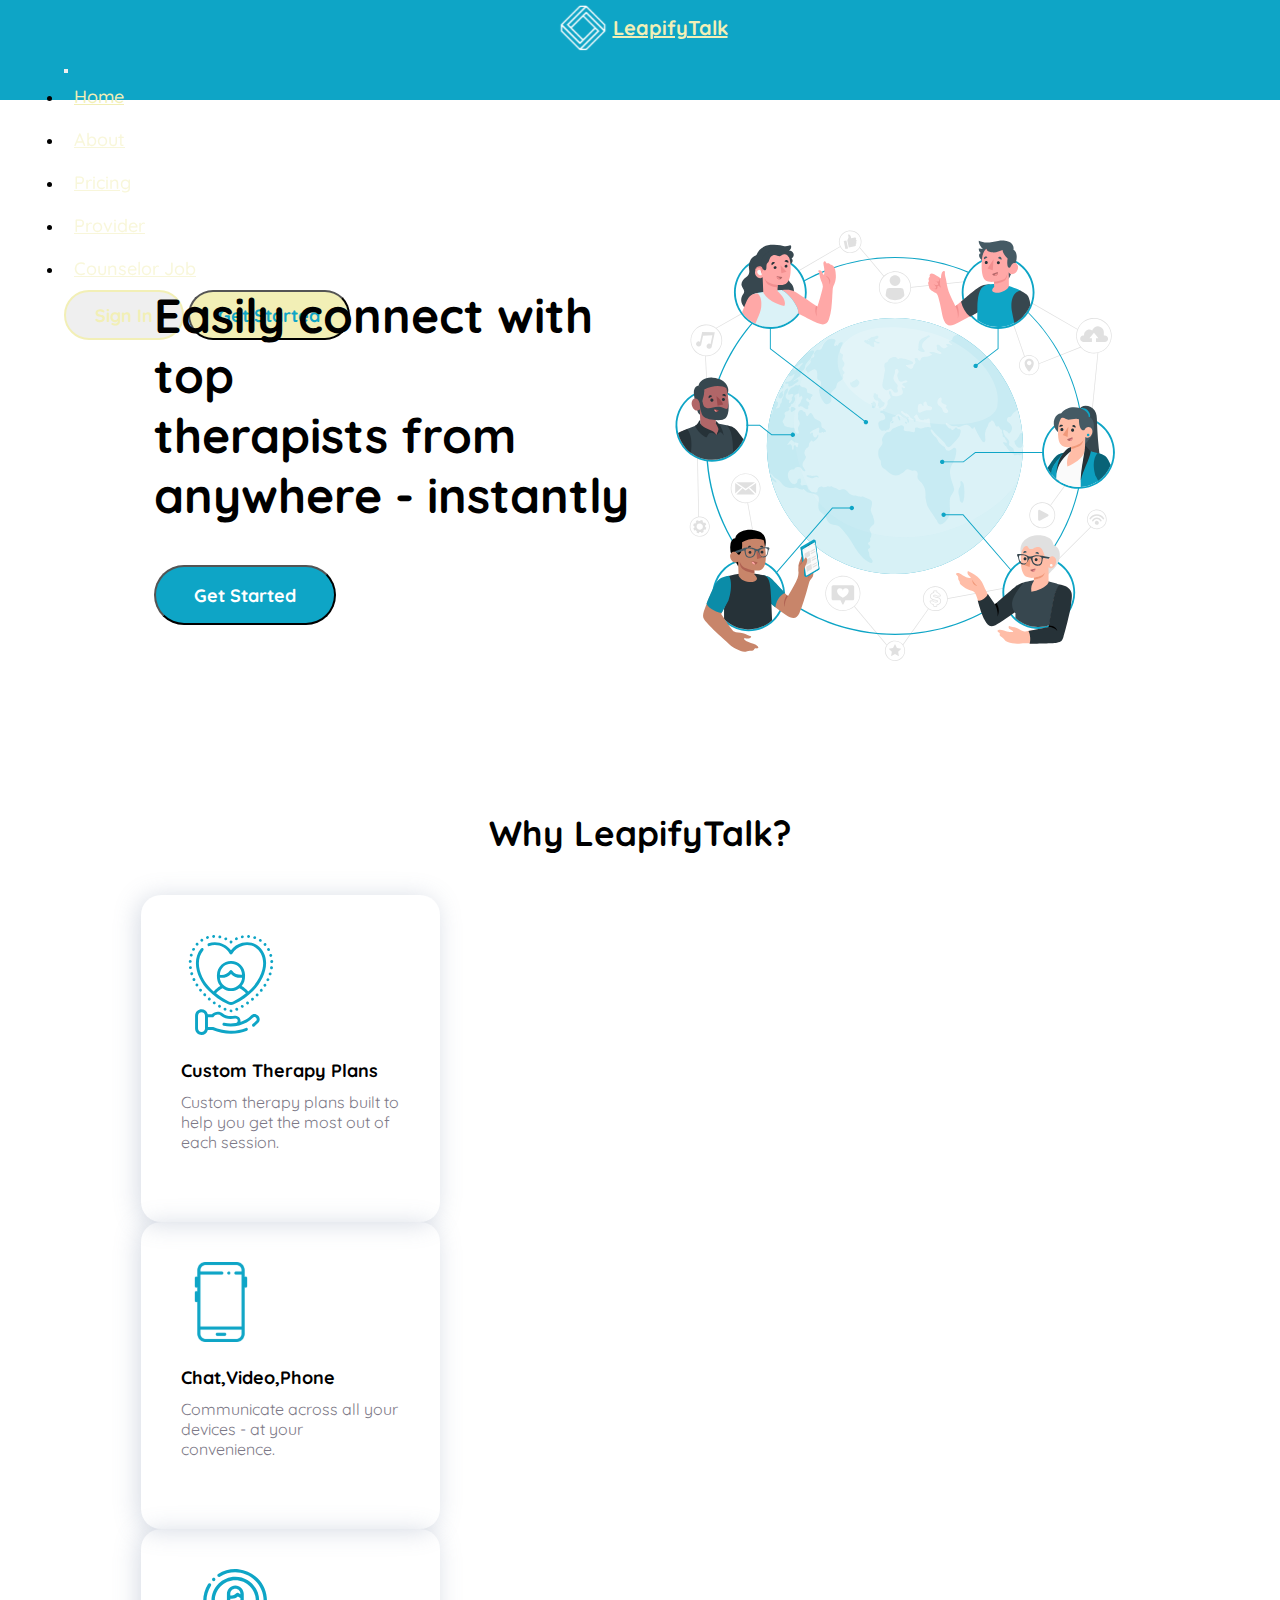
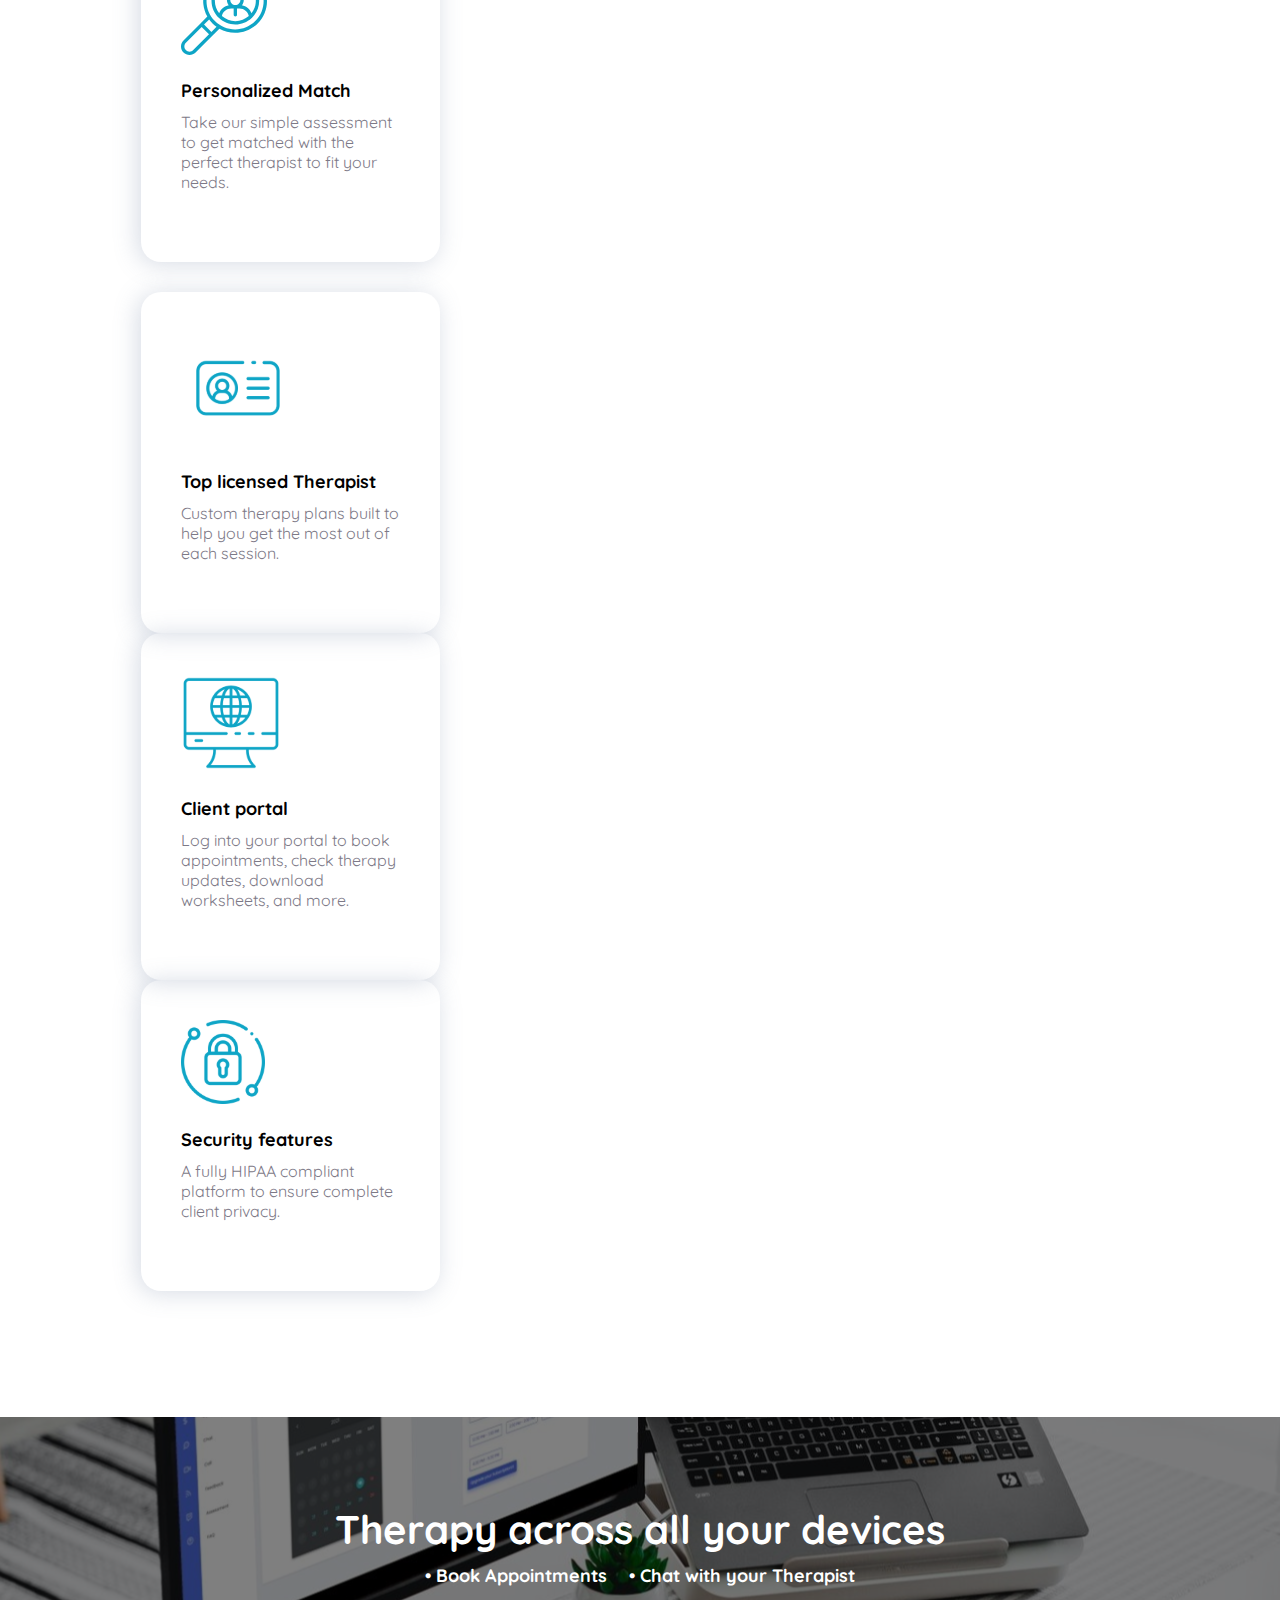
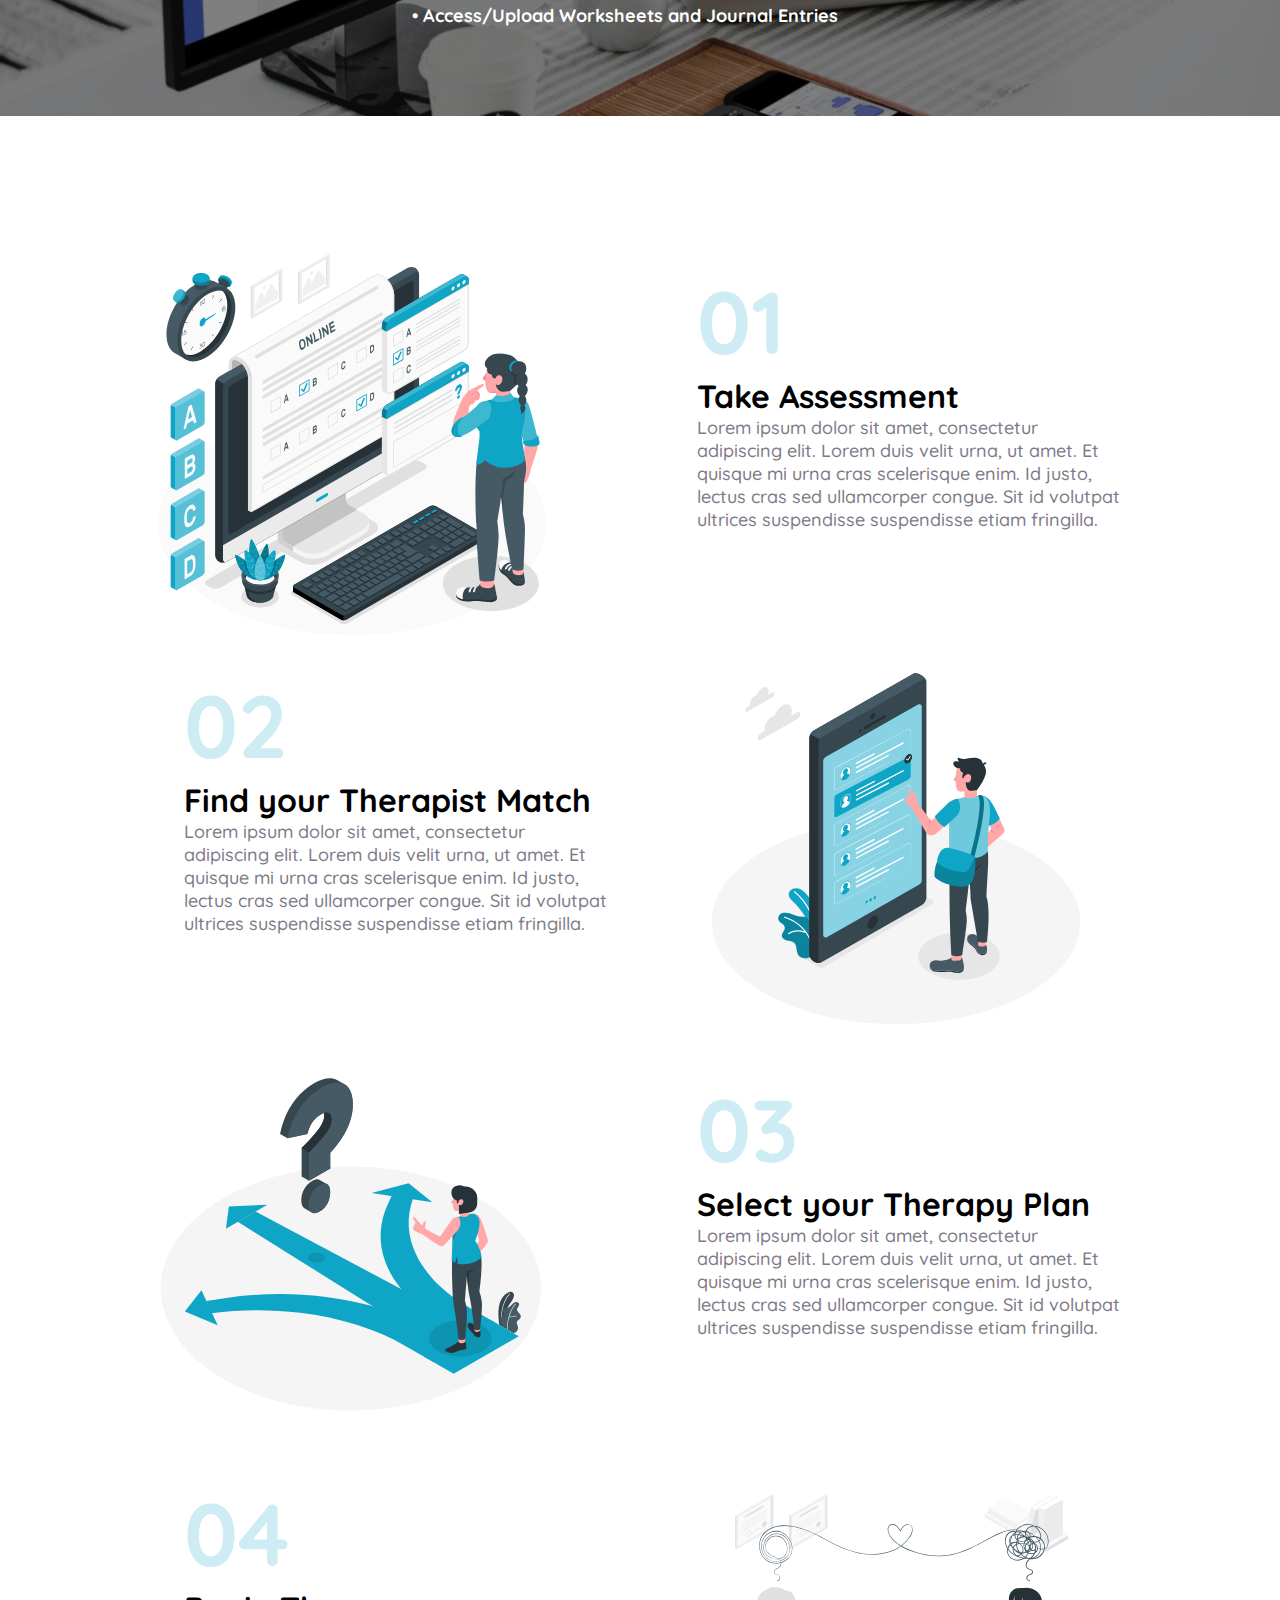
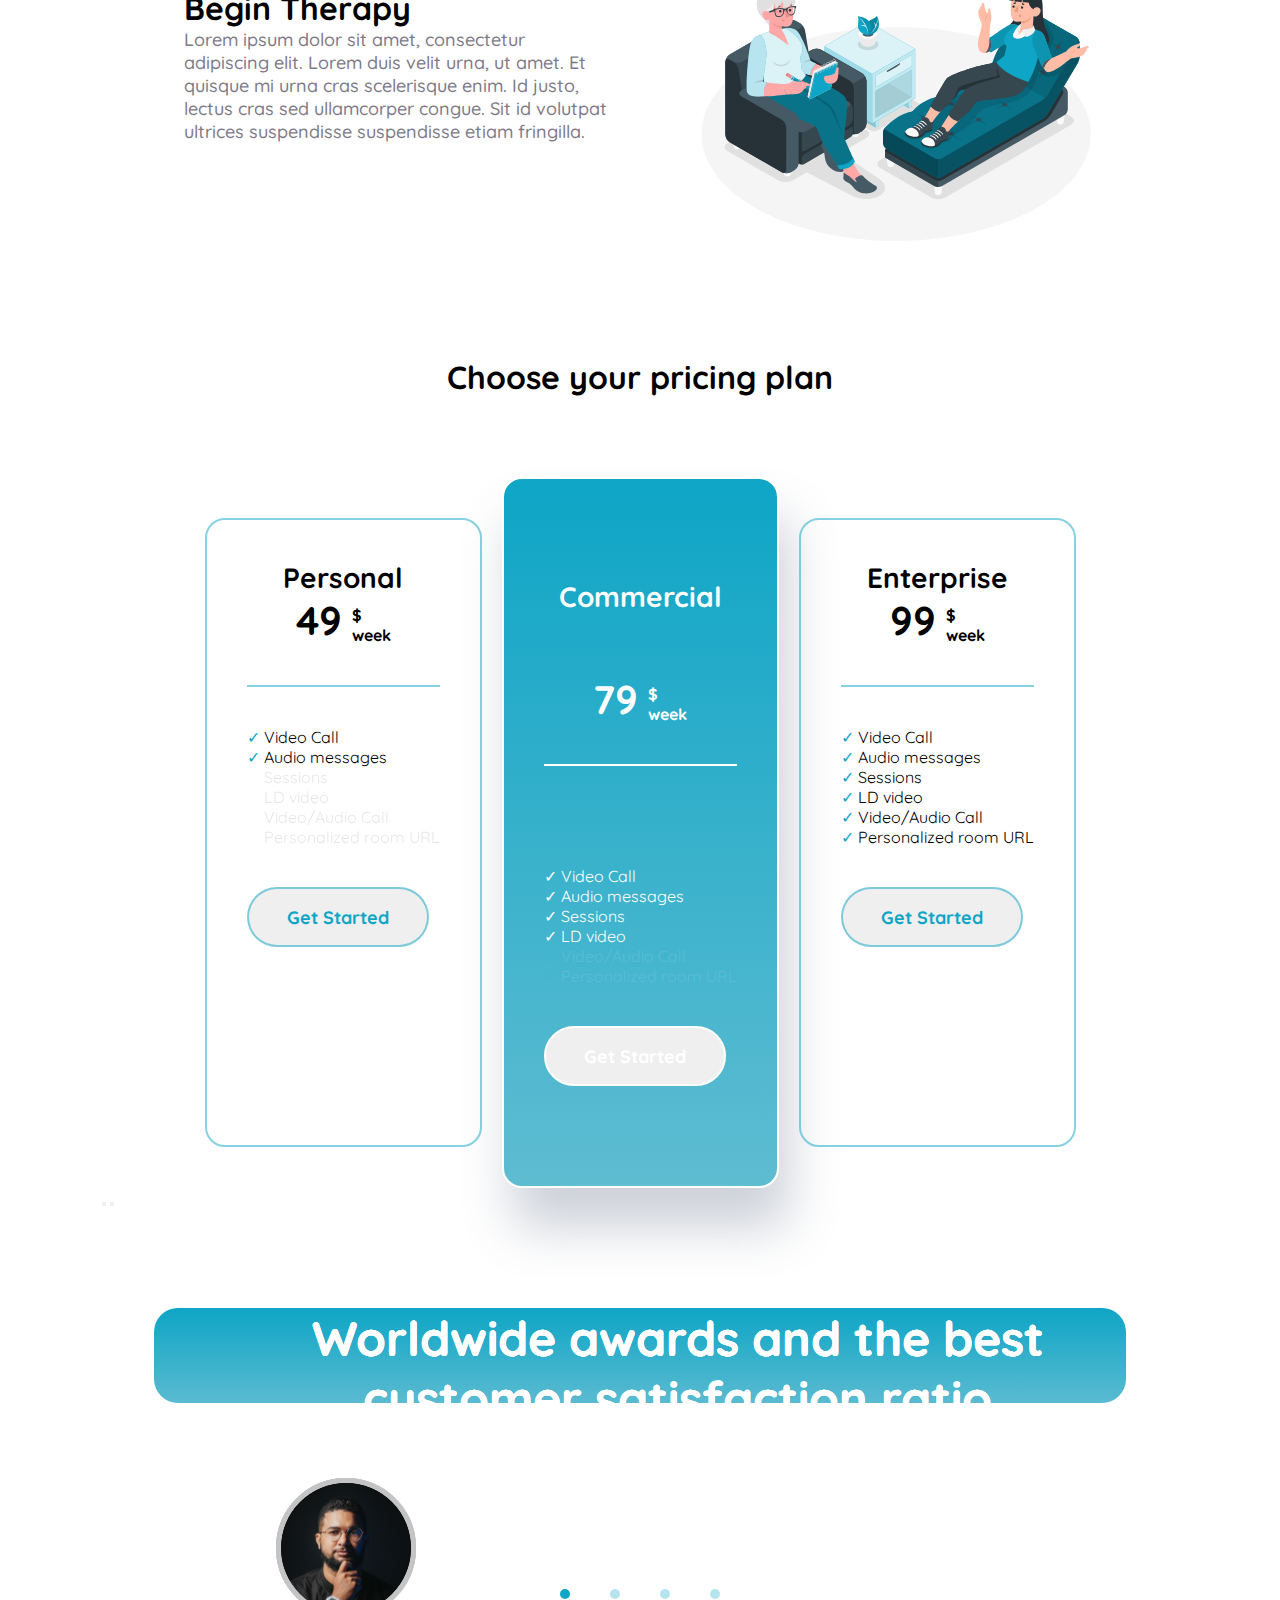
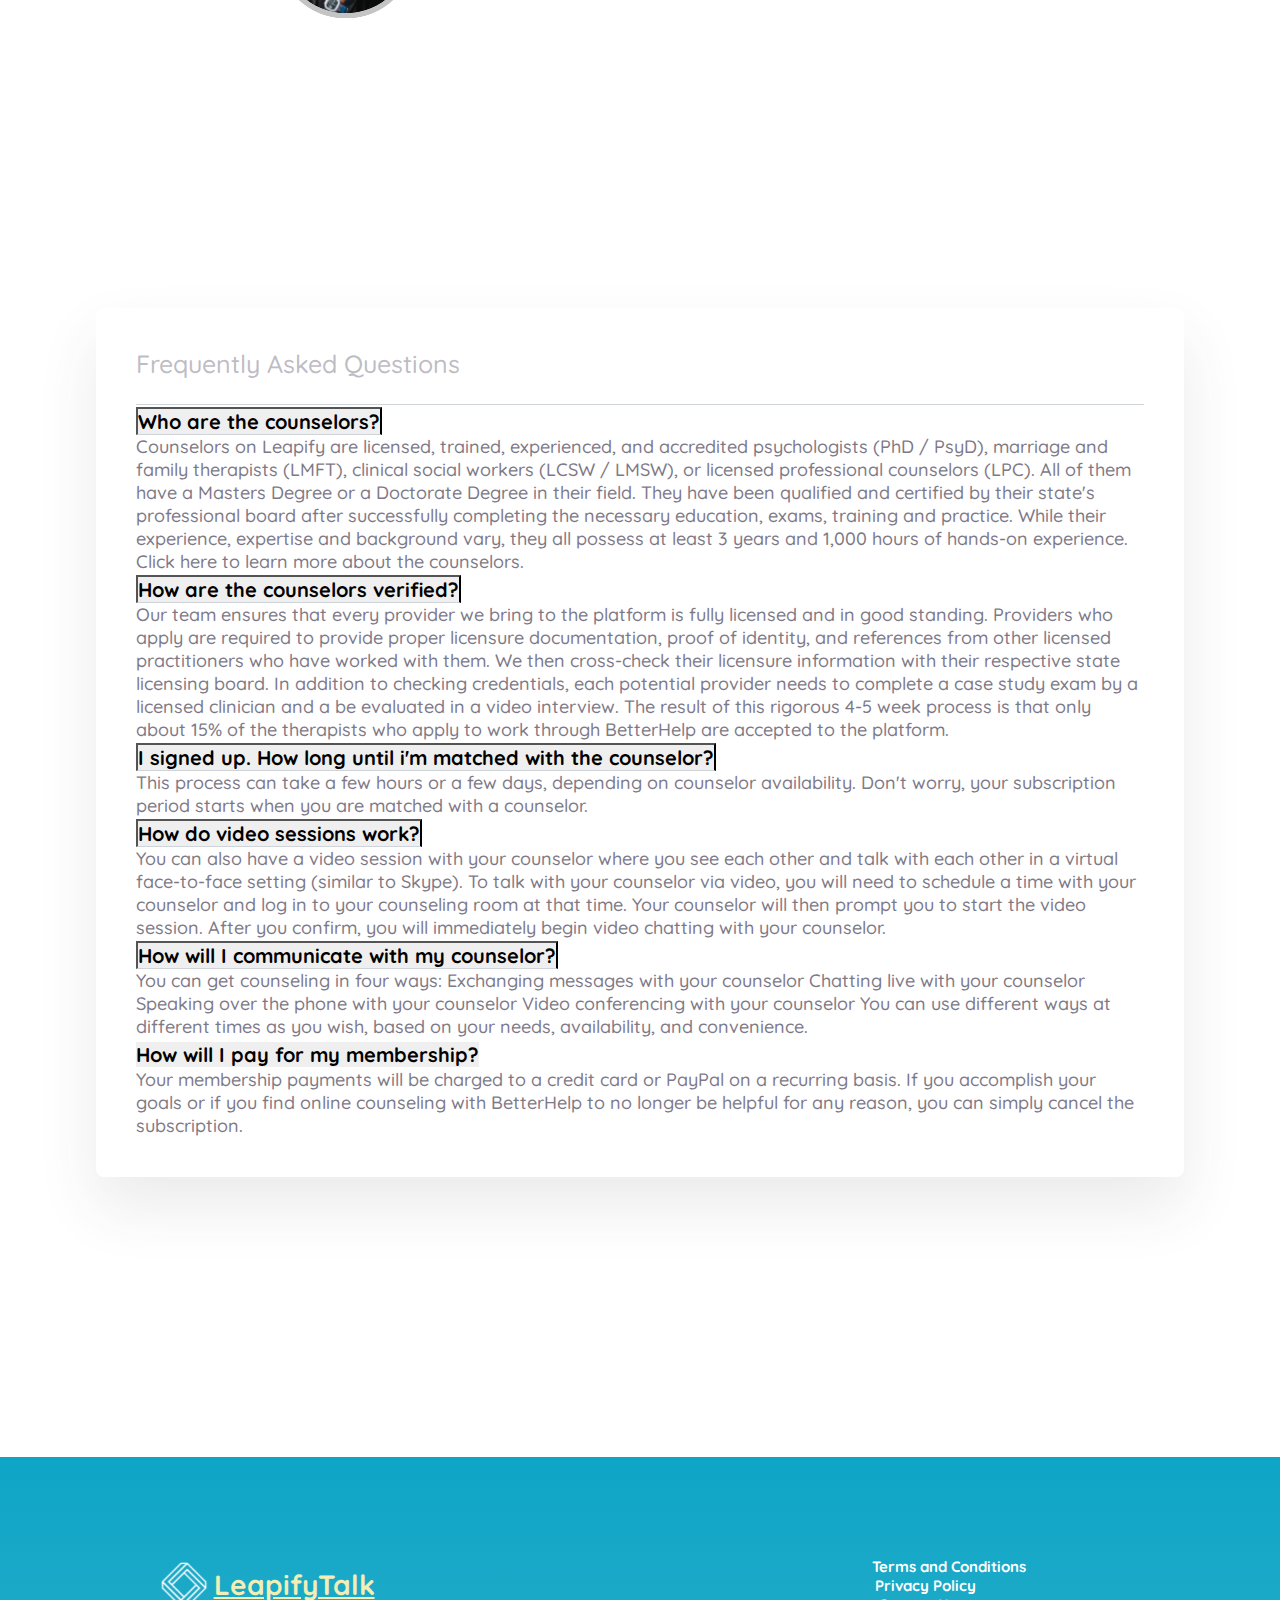
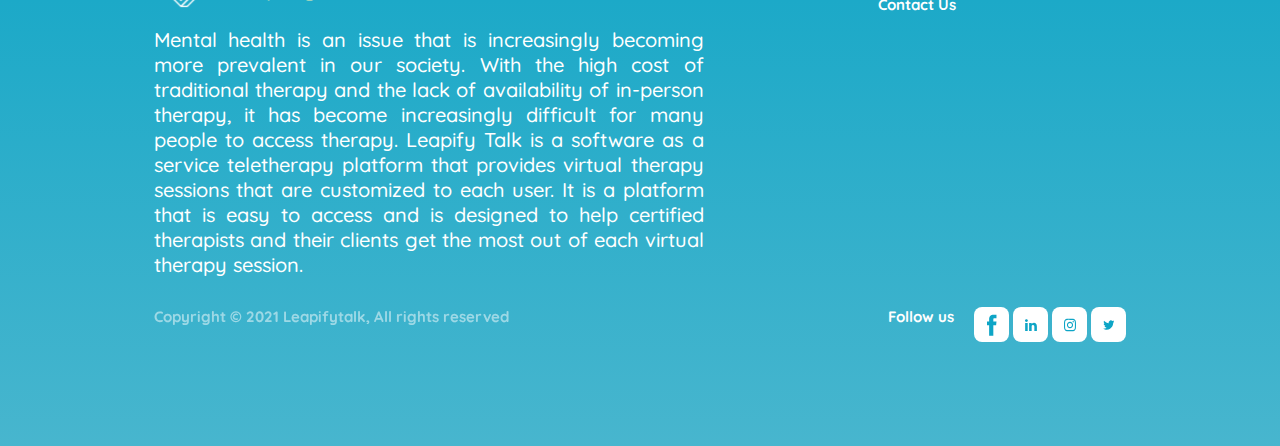
==== index.html @ df338cfe "Final Commit" ====
<!DOCTYPE html>
<html lang="en">
<head>
  <meta charset="UTF-8">
  <meta http-equiv="X-UA-Compatible" content="IE=edge">
  <meta name="viewport" content="width=device-width, initial-scale=1.0">
  <title>Leapify</title>
  <!-- CUSTOM CSS -->
  <link rel="stylesheet" href="./style.css">
  <!-- Bootstrap CSS only -->
  <link href="https://cdn.jsdelivr.net/npm/bootstrap@5.0.2/dist/css/bootstrap.min.css" rel="stylesheet" integrity="sha384-EVSTQN3/azprG1Anm3QDgpJLIm9Nao0Yz1ztcQTwFspd3yD65VohhpuuCOmLASjC" crossorigin="anonymous">
  <!-- Font Awesome -->
  <link rel="stylesheet" href="https://cdnjs.cloudflare.com/ajax/libs/font-awesome/5.15.3/css/all.min.css" integrity="sha512-iBBXm8fW90+nuLcSKlbmrPcLa0OT92xO1BIsZ+ywDWZCvqsWgccV3gFoRBv0z+8dLJgyAHIhR35VZc2oM/gI1w==" crossorigin="anonymous" referrerpolicy="no-referrer" />
</head>
<body>
  <div class="mother-container">

      <!-- NAV -->

      <nav class="navbar navbar-expand-lg ">
        <div class="container-fluid">
          <a class="navbar-brand" href="./index.html">
            <img src="./Assets/white_logo_transparent_background2 1.svg" alt="" width="30" height="24" class="d-inline-block align-text-top">
            LeapifyTalk
          </a>
          <button class="navbar-toggler" type="button" data-bs-toggle="collapse" data-bs-target="#navbarSupportedContent" aria-controls="navbarSupportedContent" aria-expanded="false" aria-label="Toggle navigation">
            <span class="navbar-toggler-icon"><i class="fas fa-bars"></i></span>
          </button>
          <div class="collapse navbar-collapse" id="navbarSupportedContent">
            <ul class="navbar-nav">
              <li class="nav-item">
                <a class="nav-link nav-link-active" aria-current="page" href="./index.html">Home</a>
              </li>
              <li class="nav-item">
                <a class="nav-link" aria-current="page" href="#foot/about">About</a>
              </li>
              <li class="nav-item">
                <a class="nav-link" aria-current="page" href="#pricing">Pricing</a>
              </li>
              <li class="nav-item">
                <a class="nav-link" aria-current="page" href="./providers.html">Provider</a>
              </li>
              <li class="nav-item">
                <a class="nav-link" aria-current="page" href="./counselor-job.html">Counselor Job</a>
              </li>
            </ul>
            <form class=" justify-content-start">
              <button class="btn nav-btn-signin" type="button">Sign In</button>
              <button class="btn nav-btn-gs" type="button"><a href="./get-started.html"> Get Started</a></button>
            </form>
          </div>
        </div>
      </nav>


    <!-- LANDING -->

    <div class="landing">
      <!-- <div class="row p-0 m-0"> -->
        <div class="landing-left ">
          <p>Easily connect with top <br> therapists from <br> anywhere - instantly</p>
          <button class="btn landing-btn-gs" type="button"><a href="./get-started.html"> Get Started</a></button>
        </div>
        <div class="landing-right">
          <img src="./Assets/Connected world-amico 1.svg" alt="">
        </div>
      <!-- </div> -->
    </div>

    <!-- WHY LEAPIFY TALK -->

    <div class="wlt">
      <h1>Why LeapifyTalk?</h1>
      <div class="wlt-part d-flex justify-content-center">
        <div class="wlt-card">
          <img src="./Assets/care 1.svg" alt="">
          <div class="wc-text">
            <h4>Custom Therapy Plans</h4>
            <p>Custom therapy plans built to help you get the most out of each session.</p>
          </div>
        </div>
        <div class="wlt-card">
          <img src="./Assets/mobile.svg" alt="">
          <div class="wc-text">
            <h4>Chat,Video,Phone</h4>
            <p>Communicate across all your devices - at your convenience.</p>
          </div>
        </div>
        <div class="wlt-card">
          <img src="./Assets/job-seeker 1.svg" alt="">
          <div class="wc-text">
            <h4>Personalized Match</h4>
            <p>Take our simple assessment to get matched with the perfect therapist to fit your needs.</p>
          </div>
        </div>
      </div>
      <div class="wlt-part d-flex justify-content-center">
        <div class="wlt-card">
          <img src="./Assets/id.svg" alt="">
          <div class="wc-text">
          <h4>Top licensed Therapist</h4>
            <p>Custom therapy plans built to help you get the most out of each session.<p>
          </div>
        </div>
        <div class="wlt-card">
          <img src="./Assets/web.svg" alt="">
          <div class="wc-text">
            <h4>Client portal</h4>
            <p>Log into your portal to book appointments, check therapy updates, download worksheets, and more.</p>
          </div>
        </div>
        <div class="wlt-card">
          <img src="./Assets/lock.svg" alt="">
          <div class="wc-text">
            <h4>Security features</h4>
            <p>A fully HIPAA compliant platform to ensure complete client privacy.</p>
          </div>
        </div>
      </div>
    </div>

    <!-- OVERLAY -->

    <div class="overlay">
        <img src="./Assets/Mask Group (4).svg" alt="">
        <h4>Therapy across all your devices</h4>
        <div class="overlay-bullets">
          <p style="margin: 0;">&bull; Book Appointments</p>
          <p style="margin: 0;">&bull; Chat with your Therapist</p>
        </div>
        <p style="margin: 0;"class="bulletpoint3">&bull; Access/Upload Worksheets and Journal Entries</p>
    </div>

    <!-- LARGEST CONTAINER -->

    <div class="largest-cont ">
      <div class="lcr">
        <div class="lcrl">
          <img src="./Assets/Online test-amico 1.svg" alt="">
        </div>
        <div class="lcrr">
          <p class="one">01</p>
          <p class="ta">Take Assessment</p>
          <p class="lcrr-main-text">Lorem ipsum dolor sit amet, consectetur adipiscing elit. Lorem duis velit urna, ut amet. Et quisque mi urna cras scelerisque enim. Id justo, lectus cras sed ullamcorper congue. Sit id volutpat ultrices suspendisse suspendisse etiam fringilla.</p>
        </div>
      </div>
      <div class="lcr">
        <div class="lcrr">
          <p class="one">02</p>
          <p class="ta">Find your Therapist Match</p>
          <p class="lcrr-main-text">Lorem ipsum dolor sit amet, consectetur adipiscing elit. Lorem duis velit urna, ut amet. Et quisque mi urna cras scelerisque enim. Id justo, lectus cras sed ullamcorper congue. Sit id volutpat ultrices suspendisse suspendisse etiam fringilla.</p>
        </div>
        <div class="lcrl">
          <img src="./Assets/Mobile note list-amico 1.svg" alt="">
        </div>
      </div>
      <div class="lcr">
        <div class="lcrl">
          <img src="./Assets/Choose-amico 1.svg" alt="">
        </div>
        <div class="lcrr">
          <p class="one">03</p>
          <p class="ta">Select your Therapy Plan</p>
          <p class="lcrr-main-text">Lorem ipsum dolor sit amet, consectetur adipiscing elit. Lorem duis velit urna, ut amet. Et quisque mi urna cras scelerisque enim. Id justo, lectus cras sed ullamcorper congue. Sit id volutpat ultrices suspendisse suspendisse etiam fringilla.</p>
        </div>
      </div>
      <div class="lcr">
        <div class="lcrr">
          <p class="one">04</p>
          <p class="ta">Begin Therapy</p>
          <p class="lcrr-main-text">Lorem ipsum dolor sit amet, consectetur adipiscing elit. Lorem duis velit urna, ut amet. Et quisque mi urna cras scelerisque enim. Id justo, lectus cras sed ullamcorper congue. Sit id volutpat ultrices suspendisse suspendisse etiam fringilla.</p>
        </div>
        <div class="lcrl">
          <img src="./Assets/Psychologist-amico 1.svg" alt="">
        </div>
      </div>
    </div>

  <div id="pricing" class="pricing">
    <h2>Choose your pricing plan</h2>
    <div id="pricing-carousel" class=" " data-bs-ride="carousel" data-bs-interval="false">
      <div class="carousel-indicators">
        <button type="button" data-bs-target="#pricing-carousel" data-bs-slide-to="0" class="pricing-sliders active" aria-current="true" aria-label="Slide 1"></button>
        <button type="button" data-bs-target="#pricing-carousel" data-bs-slide-to="1" aria-label="pricing-sliders Slide 2"></button>
        <button type="button" data-bs-target="#pricing-carousel" data-bs-slide-to="2" aria-label="pricing-sliders Slide 3"></button>
      </div>
      <div id="pricing-cont" class="pc-cont">
        <div id="pc-holder" class="pricing-card-holder active">
          <div class="pricing-card">
            <p class="pcp-one">Personal</p>
            <div class="price">
              <p class="fn">49</p>
              <p class="dollar-week">$<br>week</p>
            </div>
            <div class="pc-bottom">
              <p><span class="pc-check">&check;</span> Video Call</p>
              <p><span class="pc-check">&check;</span> Audio messages</p>
              <p class="pc-bottom-p-disabled"><span class="pc-check-disabled">&check;</span> Sessions</p>
              <p class="pc-bottom-p-disabled"><span class="pc-check-disabled">&check;</span> LD video</p>
              <p class="pc-bottom-p-disabled"><span class="pc-check-disabled">&check;</span> Video/Audio Call</p>
              <p class="pc-bottom-p-disabled"><span class="pc-check-disabled">&check;</span> Personalized room URL</p>
              <div class="pc-bottom-btn-holder w-100 d-flex justify-content-center">
                <button class="btn pc-bottom-btn" type="button"><a href="./get-started.html"> Get Started</a></button>
              </div>
            </div>
          </div>
        </div>
        <div id="pc-holder" class="pricing-card-holder ">
          <div id="pc-2" class=" pricing-card card-active">
            <p class="pcp-one">Commercial</p>
            <div class="price d-flex justify-content-center">
              <p class="fn">79</p>
              <p class="dollar-week">$<br>week</p>
            </div>
            <div class="pc-bottom">
              <p><span class="pc-check">&check;</span> Video Call</p>
              <p><span class="pc-check">&check;</span> Audio messages</p>
              <p><span class="pc-check">&check;</span> Sessions</p>
              <p><span class="pc-check">&check;</span> LD video</p>
              <p class="pc-bottom-p-disabled"><span class="pc-check-disabled">&check;</span> Video/Audio Call</p>
              <p class="pc-bottom-p-disabled"><span class="pc-check-disabled">&check;</span> Personalized room URL</p>
              <div class="pc-bottom-btn-holder w-100 d-flex justify-content-center">
                <button class="btn pc-bottom-btn" type="button"><a href="./get-started.html"> Get Started</a></button>
              </div>
            </div>
          </div>
        </div>
        <div  id="pc-holder" class="pricing-card-holder ">
          <div class=" pricing-card">
            <p class="pcp-one">Enterprise</p>
            <div class="price d-flex justify-content-center">
              <p class="fn">99</p>
              <p class="dollar-week">$<br>week</p>
            </div>
            <div class="pc-bottom">
              <p><span class="pc-check">&check;</span> Video Call</p>
              <p><span class="pc-check">&check;</span> Audio messages</p>
              <p><span class="pc-check">&check;</span> Sessions</p>
              <p><span class="pc-check">&check;</span> LD video</p>
              <p><span class="pc-check">&check;</span> Video/Audio Call</p>
              <p><span class="pc-check">&check;</span> Personalized room URL</p>
              <div class="pc-bottom-btn-holder w-100 d-flex justify-content-center">
                <button class="btn pc-bottom-btn" type="button"><a href="./get-started.html"> Get Started</a></button>
              </div>
            </div>  
          </div>
        </div>
      </div>
      <button class="carousel-control-prev d-none" type="button" data-bs-target="#pricing-carousel" data-bs-slide="prev">
              <i data-bs-target="#pricing-carousel" data-bs-slide="prev" class="p-arrow fas fa-arrow-left"></i>
              <!-- <span class="carousel-control-prev-icon" aria-hidden="true"></span> -->
        <!-- <span class="visually-hidden">Previous</span> -->
      </button>
      <button class="carousel-control-next d-none" type="button" data-bs-target="#pricing-carousel" data-bs-slide="next">
        <i data-bs-target="#pricing-carousel" data-bs-slide="next" class="p-arrow fas fa-arrow-right"></i>
        <!-- <span class="carousel-control-next-icon" aria-hidden="true"></span> -->
        <!-- <span class="visually-hidden">Next</span> -->
      </button>
    </div>
  </div>


    <!-- REVIEWS -->
    <div class="reviews">
      <div id="reviewscarousel" class="reviews-carousel carousel slide" data-bs-ride="carousel">
        <div id="carousel-inner" class="carousel-inner">
            <div id="carousel-item" class="carousel-item active">
              <!-- <img src="..." class="d-block w-100" alt="..."> -->
              <p class="cip">Worldwide awards and the best customer satisfaction ratio</p>
              <div class="carousel-inner-bottom">
                <div class="cibl">
                  <div class="cibl-img">
                    <img src="./Assets/image 1.svg" alt="">
                  </div>
                  <div class="cibl-text">
                    <p class="cibl-name">Robert Junior</p> <br>
                    <p class="cibl-com">Slack</p>
                  </div>
                </div>
                <div class="cibr">
                  <p>"The biggest achievement I've made is, truly, fighting for myself. Through
                    working with Aiko and taking the time to discuss various issues with her, I've
                    become a bigger advocate for myself, and I'm so proud of that."</p>
                </div>
              </div>
            </div>
            <div id="carousel-item"  class="carousel-item">
              <p class="cip">Worldwide awards and the best customer satisfaction ratio</p>
              <div class="carousel-inner-bottom">
                <div class="cibl d-flex">
                  <div class="cibl-img">
                    <img src="./Assets/image 1.svg" alt="">
                  </div>
                  <div class="cibl-text">
                    <p class="cibl-name">Richard Pall</p> <br>
                    <p class="cibl-com">Microsoft</p>
                  </div>
                </div>
                <div class="cibr">
                  <p> I’ve shared things with my counselor that I’ve never even been able to
                    acknowledge myself. I have now been working with my counselor.</p>
                </div>
              </div>
            </div>
            <div id="carousel-item"  class="carousel-item">
              <p class="cip">Worldwide awards and the best customer satisfaction ratio</p>
              <div class="carousel-inner-bottom">
                <div class="cibl d-flex">
                  <div class="cibl-img">
                    <img src="./Assets/image 1.svg" alt="">
                  </div>
                  <div class="cibl-text">
                    <p class="cibl-name">Jessica Poster</p> <br>
                    <p class="cibl-com">Facebook</p>
                  </div>
                </div>
                <div class="cibr">
                  <p>"I am a totally different person now than when I signed up 19 months ago. I have
                    found my voice and can speak up for myself now....My confidence level is also
                    better than it ever has been."</p>
                </div>
              </div>
            </div>
            <div id="carousel-item" class="carousel-item">
              <p class="cip">Worldwide awards and the best customer satisfaction ratio</p>
              <div class="carousel-inner-bottom">
                <div class="cibl d-flex">
                  <div class="cibl-img">
                    <img src="./Assets/image 1.svg" alt="">
                  </div>
                  <div class="cibl-text">
                    <p class="cibl-name">Brad Manson</p> <br>
                    <p class="cibl-com">Google</p>
                  </div>
                </div>
                <div class="cibr">
                  <p> I previously saw an in-person therapist for a few months at the end of last
                    year. At first, I thought the in-person therapy was beneficial because I was
                    getting out a lot.</p>
                </div>
              </div>
            </div>
        </div>
            <!-- <div class="carousel-prev-btn">
              <p>&LeftArrow;</p>
            </div> -->
            <div class="c-indicators">
              <i data-bs-target="#reviewscarousel" data-bs-slide="prev" class="arrow fas fa-arrow-left"></i>
              <div class="carousel-indicators ">
                <div class="ci-btns">
                  <button type="button" data-bs-target="#reviewscarousel" data-bs-slide-to="0" class="active" aria-current="true" aria-label="Slide 1"></button>
                  <button type="button" data-bs-target="#reviewscarousel" data-bs-slide-to="1" aria-label="Slide 2"></button>
                  <button type="button" data-bs-target="#reviewscarousel" data-bs-slide-to="2" aria-label="Slide 3"></button>
                  <button type="button" data-bs-target="#reviewscarousel" data-bs-slide-to="3" aria-label="Slide 4"></button>
                </div>
              </div>
              <i data-bs-target="#reviewscarousel" data-bs-slide="next" class="arrow fas fa-arrow-right"></i>
            </div>
      </div>
    </div>

    <!-- FAQs -->

    <div class="faq">
      <div class="faq-overlay">
        <img src="./Assets/scott-graham-5fNmWej4tAA-unsplash 1.svg" alt="">
        <h4>All your questsions are very important to us and help us grow better</h4>
      </div>
      <div class="accordion" id="faq-accordion">
        <h4>Frequently Asked Questions</h2>
        <div class="accordion-item">
          <h2 class="accordion-header" id="headingOne">
            <button class="accordion-button collapsed" type="button" data-bs-toggle="collapse" data-bs-target="#collapseOne" aria-expanded="false" aria-controls="collapseOne">
              Who are the counselors?
            </button>
          </h2>
          <div id="collapseOne" class="accordion-collapse collapse " aria-labelledby="headingOne" data-bs-parent="#faq-accordion">
            <div class="accordion-body">
              Counselors on Leapify are licensed, trained, experienced, and accredited psychologists (PhD / PsyD), marriage and family therapists (LMFT), clinical social workers (LCSW / LMSW), or licensed professional counselors (LPC). All of them have a Masters Degree or a Doctorate Degree in their field. They have been qualified and certified by their state's professional board after successfully completing the necessary education, exams, training and practice. While their experience, expertise and background vary, they all possess at least 3 years and 1,000 hours of hands-on experience. Click here to learn more about the counselors.
            </div>
          </div>
        </div>
        <div class="accordion-item">
          <h2 class="accordion-header" id="headingTwo">
            <button class="accordion-button collapsed" type="button" data-bs-toggle="collapse" data-bs-target="#collapseTwo" aria-expanded="false" aria-controls="collapseTwo">
              How are the counselors verified?
            </button>
          </h2>
          <div id="collapseTwo" class="accordion-collapse collapse" aria-labelledby="headingTwo" data-bs-parent="#faq-accordion">
            <div class="accordion-body">
              Our team ensures that every provider we bring to the platform is fully licensed and in good standing. Providers who apply are required to provide proper licensure documentation, proof of identity, and references from other licensed practitioners who have worked with them. We then cross-check their licensure information with their respective state licensing board.
              In addition to checking credentials, each potential provider needs to complete a case study exam by a licensed clinician and a be evaluated in a video interview. The result of this rigorous 4-5 week process is that only about 15% of the therapists who apply to work through BetterHelp are accepted to the platform.
            </div>
          </div>
        </div>
        <div class="accordion-item">
          <h2 class="accordion-header" id="headingThree">
            <button class="accordion-button collapsed" type="button" data-bs-toggle="collapse" data-bs-target="#collapseThree" aria-expanded="false" aria-controls="collapseThree">
              I signed up. How long until i'm matched with the counselor?
            </button>
          </h2>
          <div id="collapseThree" class="accordion-collapse collapse" aria-labelledby="headingThree" data-bs-parent="#faq-accordion">
            <div class="accordion-body">
              This process can take a few hours or a few days, depending on counselor availability. Don't worry, your subscription period starts when you are matched with a counselor.
            </div>
          </div>
        </div>
        <div class="accordion-item">
          <h2 class="accordion-header" id="headingFour">
            <button class="accordion-button collapsed" type="button" data-bs-toggle="collapse" data-bs-target="#collapseFour" aria-expanded="false" aria-controls="collapseFour">
              How do video sessions work?
            </button>
          </h2>
          <div id="collapseFour" class="accordion-collapse collapse " aria-labelledby="headingFour" data-bs-parent="#faq-accordion">
            <div class="accordion-body">
              You can also have a video session with your counselor where you see each other and talk with each other in a virtual face-to-face setting (similar to Skype). To talk with your counselor via video, you will need to schedule a time with your counselor and log in to your counseling room at that time. Your counselor will then prompt you to start the video session. After you confirm, you will immediately begin video chatting with your counselor.
            </div>
          </div>
        </div>
        <div class="accordion-item">
          <h2 class="accordion-header" id="headingFive">
            <button class="accordion-button collapsed" type="button" data-bs-toggle="collapse" data-bs-target="#collapseFive" aria-expanded="false" aria-controls="collapseFive">
              How will I communicate with my counselor?
            </button>
          </h2>
          <div id="collapseFive" class="accordion-collapse collapse " aria-labelledby="headingFive" data-bs-parent="#faq-accordion">
            <div class="accordion-body">
              You can get counseling in four ways:
                Exchanging messages with your counselor
                Chatting live with your counselor
                Speaking over the phone with your counselor
                Video conferencing with your counselor
                You can use different ways at different times as you wish, based on your needs, availability, and convenience.
            </div>
          </div>
        </div>
        <div class="accordion-item">
          <h2 class="accordion-header" id="headingSix">
            <button class="accordion-button collapsed" type="button" data-bs-toggle="collapse" data-bs-target="#collapseSix" aria-expanded="false" aria-controls="collapseSix">
              How will I pay for my membership?
            </button>
          </h2>
          <div id="collapseSix" class="accordion-collapse collapse " aria-labelledby="headingSix" data-bs-parent="#faq-accordion">
            <div class="accordion-body">
              Your membership payments will be charged to a credit card or PayPal on a recurring basis. If you accomplish your goals or if you find online counseling with BetterHelp to no longer be helpful for any reason, you can simply cancel the subscription.
            </div>
          </div>
        </div>
      </div>
    </div>

    <!-- FOOTER -->

    <div id="foot/about" class="footer flex-wrap">
      <div class="footer-left">
        <div class="footer-logo">
          <a class="navbar-brand" href="./index.html">
            <img src="./Assets/white_logo_transparent_background2 1.svg" alt="" width="30" height="24" class="d-inline-block align-text-top">
            LeapifyTalk
          </a>
        </div>
        <p class="fp-one">Mental health is an issue that is increasingly becoming more prevalent in our society. With the high cost of traditional therapy and the lack of availability of in-person therapy, it has become increasingly difficult for many people to access therapy. Leapify Talk is a software as a service teletherapy platform that provides virtual therapy sessions that are customized to each user. It is a platform that is easy to access and is designed to help certified therapists and their clients get the most out of each virtual therapy session.</p>
      </div>
      <div class="footer-right">
        <a style="text-decoration: none; list-style: none;" href="./tnc.html"><p class="fr-p">Terms and Conditions</p></a>
        <a style="text-decoration: none; list-style: none;" href="./privacypolicy.html"><p class="fr-p frp-padding">Privacy Policy</p></a>
        <a style="text-decoration: none; list-style: none;" href="./contactus.html"><p class="fr-p frp-padding-two">Contact Us</p></a>
      </div>
      <div class="footer-lower">
        <p class="fp-two">Copyright © 2021 Leapifytalk, All rights reserved</p>
        <div class="footer-lower-followus">
          <p class="fr-p">Follow us</p>
          <div class="fr-img">
            <img src="./Assets/Shape.svg" alt="">
            <img src="./Assets/Shape (1).svg" alt="">
            <img src="./Assets/Shape (2).svg" alt="">
            <img src="./Assets/Shape (3).svg" alt="">
          </div>
        </div>
      </div>
    </div>
  </div>
    <!-- Jquery -->
    <script src="https://ajax.googleapis.com/ajax/libs/jquery/3.5.1/jquery.min.js"></script>
    <!-- Bootstrap JavaScript Bundle with Popper -->
    <script src="https://cdn.jsdelivr.net/npm/bootstrap@5.0.2/dist/js/bootstrap.bundle.min.js" integrity="sha384-MrcW6ZMFYlzcLA8Nl+NtUVF0sA7MsXsP1UyJoMp4YLEuNSfAP+JcXn/tWtIaxVXM" crossorigin="anonymous"></script>
    <!-- CUSTOM JS  -->
    <script src="./main.js"></script>
</body>
</html>
---- style.css ----
@import url('https://fonts.googleapis.com/css2?family=Quicksand:wght@500;700&display=swap');

*{
  margin: 0;
  padding: 0;
  box-sizing: border-box;
  font-family: 'Quicksand', sans-serif;
}

body{
  overflow-x: hidden;
  scroll-behavior: smooth;
}

/* NAVBAR */

.navbar{
  background-color: #0EA5C6;
  padding-left: 12%;
  padding-right: 12%;
  height: 100px;
}

/* .navbar .nav-cont{
  padding-left: 12%;
  padding-right: 12%;
  height: 100px;
} */

.navbar-nav{
  flex-direction: row !important;
}

.navbar .navbar-brand{
  color: #F2EFB6;
  font-weight: 700;
  font-size: 20px;
  display: flex;
  justify-content: center;
  align-items: center;
}

.navbar .navbar-brand img{
  height: 55px;
  width: 60px;
}

.navbar .nav-item{
  padding: 0 12px;
}

.nav-link-active{
  opacity: 1 !important;
}

/* .navbar .active{
  opacity: 1 !important;
} */

.navbar .collapse{
  justify-content: space-between;
}

.navbar .nav-item .nav-link{
  color: #F2EFB6;
  font-size: 18px;
  font-weight: 500;
  padding: 0;
  opacity: 0.5;
}

.navbar .nav-btn-signin{
  /* margin-left: 15px;
  margin-right: 25px; */
  border: 2px solid #F2EFB6;
  border-radius: 48px;
  height: 50px;
  width: 120px;
  font-size: 18px;
  font-weight: 700;
  color: #F2EFB6;
}

.navbar .nav-btn-signin:hover{
  color: #F2EFB6;
}

.navbar .nav-btn-gs{
  background-color: #F2EFB6;
  border-radius: 48px;
  height: 50px;
  width: 162px;
  color: #0EA5C6;
  font-size: 18px;
  font-weight: 700;
}

.navbar .nav-btn-gs a{
  list-style: none;
  text-decoration: none;
  color:#0EA5C6;
}

/* LANDING */

.landing{
  padding: 115px 12% 130px;
  display: flex;
  justify-content: space-between;
}

.landing .landing-left{
  padding-top: 70px;
}

.landing .landing-left p{
  font-size: 3rem;
  font-weight: 700;
  margin-right: 20px;
  margin-bottom: 0;
  /* min-width: 550px; */
}

.landing .landing-btn-gs{
  background-color: #0EA5C6;
  border-radius: 48px;
  height: 60px;
  width: 182px;
  color: #fff;
  font-size: 18px;
  font-weight: 700;
  margin-top: 40px;
}

.landing .landing-btn-gs a{
  list-style: none;
  text-decoration: none;
  color:#fff;
}

.landing .landing-right{
  text-align: right;
  max-width: 500px;
  min-width: 350px;
}

.landing .landing-right img{
  width: 100%;
}

/* WHY LEAPIFY TALK */

.wlt{
  padding: 0 11% 70px;
}

.wlt h1{
  font-size: 35px;
  font-weight: 700;
  text-align: center;
  padding-bottom: 40px;
}

.wlt .wlt-part{
  padding-bottom: 30px;
}

.wlt .wlt-card{
  box-shadow: -3px 2px 24px 0px #7889A54D;
  border-radius: 20px;
  padding: 40px 40px 70px 40px;
  width: 30%;
  margin-right: 20px;
}

.wlt .wlt-part .wlt-card:last-of-type{
  margin-right: 0;
}

.wlt .wlt-card img{
  padding-bottom: 20px;
}

.wlt .wlt-card h4{
  font-size: 18px;
  font-weight: 700;
  padding-bottom: 10px;
  margin: 0;
}

.wlt .wlt-card p{
  color: #7D7987;
}

/* OVERLAY */

.overlay{
  width: 100vw;
  padding-bottom: 100px;
  height: 50vh;
  display: flex;
  justify-content: center;
  align-items: center;
  position: relative;
}

/* .overlay-items{
  position: relative;
  height: 100%;
  width: 100vw;
} */

.overlay img{
  width: 100%;
}

.overlay h4{
  position: absolute;
  top: 25%;
  /* top: 30%; */
  /* left: 35%; */
  color: #fff;
  margin: 0;
  font-size: 2.5rem;
  font-weight: 700;
}

.overlay .overlay-bullets{
  position: absolute;
  top: 35%;
  color: #fff;
  font-size: 18px;
  padding-top: 15px;
  width: 450px;
  font-weight: 700;
  display: flex;
  justify-content: center;
  width: 100%;
}

.overlay .overlay-bullets p{
  padding-right: 22px;
}

.overlay .overlay-bullets p:last-of-type{
  /* padding-left: 22px; */
  padding-right: 0;
}

.overlay .bulletpoint3{
  color: #fff;
  font-size: 18px;
  position: absolute;
  top: 45%;
  padding-right: 30px;
  padding-top: 10px;
  font-weight: 700;
}

/* LARGEST CONTAINER */

.largest-cont{
  padding: 0 8% 100px;
}

.largest-cont-mobile{
  display: none;
}

.largest-cont .lcr{
  display: flex;
  justify-content: space-evenly;
}

.largest-cont .lcrl:nth-of-type(2n+1){
  padding-right: 95px;
}

.largest-cont .lcr img{
  width: 100%;
}

.largest-cont .lcrr{
  padding-top: 25px;
  max-width: 475px;
  width: 40%;
}

.largest-cont .lcrr img{
  text-align: right;
}

.largest-cont .lcrr .one{
  font-size: 5.5rem;
  font-weight: 700;
  color: #0EA5C6;
  opacity: 0.2;
  margin: 0;
}

.largest-cont .lcrr .ta{
  font-size: 2rem;
  font-weight: 700;
}

.largest-cont .lcrr .lcrr-main-text{
  color: #7D7987;
  font-size: 18px;
  font-weight: 500;
}

/* PRICING */

.pricing{
  padding: 0 8% 100px;
  justify-content: center;
}

.pricing .carousel-control-prev-icon, .carousel-control-next-icon{
  background-color: #000000;
}

.pricing .carousel{
  background-color: transparent !important;
}

.pricing .pc-arrow{
  display: none;
}

.pricing .carousel-indicators button{
  background-color: #000000;
}

.pricing h2{
  padding-bottom: 80px;
  font-size: 2rem;
  font-weight: 700;
  text-align: center;
}

.pricing .pc-cont{
  display: flex;
  align-items: center;
  width: 100%;
  justify-content: center;
}
.pricing .carousel-indicators{
  display: none;
}
.pricing .pricing-card{
  height: 629px;
  border: 2px solid rgba(14, 165, 198, 0.5);
  border-radius: 20px;
  width: 100%;
  margin: auto;
  padding: 40px;
}
.pricing .pricing-card-holder:not(:nth-last-of-type(2n+1)){
  margin: 0 20px;
}
.pricing .pricing-card-holder .card-active{
  background: linear-gradient(180deg, #0EA5C6 0%, #79C4D5 132.46%) ;
  box-shadow: 10px 40px 50px 0px #58667E4D;
  color: #fff ;
  border: 2px solid #fff ;
  height: 711px;
  display: flex;
  flex-direction: column;
  justify-content: space-evenly;
}
.pricing .card-active .pc-bottom .pc-bottom-btn {
   color: #fff;
    border: 2px solid #fff;
}
.pricing .card-active .pc-bottom .pc-check-disabled, .pc-bottom-p-disabled{
  opacity: 0.3;
}
.pricing .card-active .pc-bottom .pc-check, .pc-check-disabled{
  color: #fff;
}
.pricing .card-active .price{
  border-bottom: 2px solid #fff;
}
.pricing .card-active .pc-bottom .pc-bottom-btn a{
  color: #fff;
}
.pricing .pricing-card .pcp-one{
  font-size: 28px;
  font-weight: 700;
  text-align: center;
}

.pricing .pricing-card .fn{
  padding-right: 10px;
  font-size: 40px;
  font-weight: 700;
  margin: 0;
}
.pricing .pricing-card .dollar-week{
  font-size: 1rem;
  font-weight: 700;
  margin: 0;
  padding-top: 10px;
}

.pricing .price{
  border-bottom: 2px solid #0EA5C680;
  padding-bottom: 40px;
  display: flex;
  justify-content: center;
}

.pricing .pc-bottom{
  padding-top: 40px;
}

.pricing .pc-bottom .pc-check, .pc-check-disabled{
  color: #0EA5C6;
}

.pricing .pc-bottom .pc-check-disabled, .pc-bottom-p-disabled{
  opacity: 0.1;
}

.pricing .pc-bottom .pc-bottom-btn{
  border: 2px solid rgba(14, 165, 198, 0.5);
  color: #0EA5C6;
  border-radius: 55px;
  height: 60px;
  width: 182px;
  font-size: 18px;
  font-weight: 700;
  margin-top: 40px;
}

.pricing .pc-bottom .pc-bottom-btn a{
  list-style: none;
  text-decoration: none;
  color: #0EA5C6;
}

/* REVIEWS */

.reviews{
  padding: 0 12% 100px;
  /* margin-bottom: 160px; */
  height: 70vh;
  /* background-color: #0EA5C6; */
  /* display: flex;
  justify-content: center;
  align-items: center; */
  /* position: relative; */
  text-align: center;
}

.reviews .carousel{
  width: 100%;
  /* height: 100%; */
  /* background-color: #0EA5C6; */
  background: linear-gradient(180deg, #0EA5C6 0%, #79C4D5 141.71%);
  border-radius: 24px;
}

.reviews .carousel-inner{
  position: relative;
  padding: 75px 75px 0 75px;
}

.carousel-item{
  position: absolute;
  top: 0;
  /* left: 20%; */
  text-align: center;
}

.carousel-item .cip{
  font-size: 48px;
  font-weight: 700;
  color: #fff;
  padding-bottom: 50px;
}

.carousel-inner .carousel-inner-bottom{
  display: flex;
  justify-content: space-around;
}

.carousel-inner .carousel-inner-bottom .cibr{
  width: 460px;
}

.carousel-inner .carousel-inner-bottom .cibr p{
  font-size: 19px;
  font-weight: 400;
  color: #fff;
  opacity: 0.9;
  height: 90px;
}

.carousel-inner .carousel-inner-bottom .cibl{
  width: 250px;
  display: flex;
  justify-content: space-between;
  /* margin-bottom: 75px; */
}

.carousel-inner .carousel-inner-bottom .cibl .cibl-img{
  border: 5px solid #C4C4C4;
  border-radius: 50%;
  height: 140px;
  /* width: 140px; */
  /* margin-bottom: 75px; */
}

.carousel-inner .carousel-inner-bottom .cibl .cibl-img img{
  /* width: 100%; */
  height: 100%;
  border-radius: 50%;
}

.carousel-inner .carousel-inner-bottom .cibl .cibl-text{
  padding-top: 20px;
}

.carousel-inner .carousel-inner-bottom .cibl .cibl-text .cibl-name{
  font-size: 22px;
  font-weight: 700;
  color: #fff;
  margin: 0;
}

.carousel-inner .carousel-inner-bottom .cibl .cibl-text .cibl-com{
  font-size: 18px;
  font-weight: 400;
  color: #fff;
  margin: 0;
}

.reviews .carousel .c-indicators{
  display: flex;
  justify-content: space-evenly;
  transform: translateY(200px);
}

.reviews .carousel .carousel-indicators{
  position: static;
}

.reviews .carousel .carousel-indicators button{
  /* position: absolute;
  bottom: 0;
  left: 40%; */
  height: 10px;
  width: 10px;
  background-color: #0EA5C6;
  opacity: 0.3;
  margin: 0 18px 0;
  border-radius: 50%;
  border: 0;
}

.reviews .carousel .carousel-indicators .active{
  opacity: 1;
}

.reviews .carousel .c-indicators .arrow{
  color: #0EA5C6;
  font-size: 2rem;
  font-weight: 700;
  cursor: pointer;
}

/* FAQs */

.faq-overlay{
  width: 100vw;
  padding-bottom: 100px;
  display: flex;
  justify-content: center;
  align-items: center;
  position: relative;
  margin-top: 50px;
}

/* .overlay-items{
  position: relative;
  height: 100%;
  width: 100vw;
} */

.faq-overlay img{
  width: 100%;
}

.faq-overlay h4{
  position: absolute;
  top: 20%;
  /* top: 30%; */
  left: 160px;
  color: #fff;
  margin: 0;
  font-size: 2.5rem;
  font-weight: 700;
  width: 40%;
}

.faq .accordion{
  background-color: #fff;
  padding: 40px;
  margin: 0 7.5% 100px;
  /* box-shadow: 0px 30px 60px rgba(57, 57, 57, 0.1); */
  box-shadow: 0px 30px 60px 0px #3939391A;
  border-radius: 8px;
  transform: translateY(-180px)
}

.faq #headingSix .accordion-button{
  border: 0;
}

.faq .accordion h4{
  font-size: 25px;
  font-weight: 500;
  color: rgba(125,121,135,0.5);
  padding: 0 0 25px;
  border-bottom: 1px solid #CED4DA;
}

.faq .accordion .accordion-item{
  border: 0;
}

.faq .accordion .accordion-item .accordion-body{
  color: #7D7987;
  font-size: 18px;
  font-weight: 500;
}

.faq .accordion .accordion-item h2 button{
  border-bottom: 1px solid #CED4DA;
  font-size: 20px;
  font-weight: 700;
  color: rgb(black, black, black, 0.9);
}

/* .faq .accordion .accordion-item h2 button:last-of-type{
  border-bottom: 0;
} */

.accordion-button:not(.collapsed){
  color: black !important;
  background-color: #fff !important;
  box-shadow: none !important;
}

/* FOOTER */

.footer{
  padding: 100px 12%;
  width: 100%;
  background: linear-gradient(180deg, #0EA5C6 0%, #79C4D5 185.67%);
  display: flex;
  justify-content: space-between;
  flex-wrap: wrap;
}

.footer-left{
  max-width: 550px;
}

.footer-right{
  text-align: right;
  padding-right: 80px !important;
}

.footer-lower{
  display: flex;
  justify-content: space-between;
  width: 100%;
}

.footer-lower .footer-lower-followus{
  display: flex;
  justify-content: space-between;
}

.footer-left .footer-logo{
  padding-bottom: 15px;
  margin: 0;
}

.footer-left .footer-logo img{
  height: 55px;
  width: 60px;
}

.footer-left .footer-logo a{
  font-weight: 700;
  color: #fff;
  font-size: 28px;
  display: flex;
  /* justify-content: center; */
  align-items: center;
  color: #F2EFB6;
}

.footer-left .fp-one{
  font-size: 20px;
  font-weight: 500;
  color: #fff;
  padding-bottom: 30px;
  margin: 0;
  text-align: justify;
}

.footer .fp-two{
  font-size: 15px;
  font-weight: 700;
  opacity: 0.5;
  color: #fff;
  margin: 0;
}

.footer .fr-p{
  font-size: 15px;
  font-weight: 700;
  color: #fff;
  padding-right: 20px;
}

.footer .fr-img img{
  background-color: #fff;
  height: 35px;
  width: 35px;
  padding: 7px 11px 6px 11.5px;
  border-radius: 8px;
}

.footer .frp-padding{
  padding-right: 70px;
}

.footer .frp-padding-two{
  padding-right: 90px;
}

/* PROVIDERS HTML */

.services{
  padding: 0 11% 70px;
}

.services-mobile{
  display: none;
}

.services h1{
  font-size: 35px;
  font-weight: 700;
  text-align: center;
}

.services p{
  margin: 0;
  text-align: center;
  padding-bottom: 40px;
  opacity: 0.5;
  font-size: 18px;
  font-weight: 500;
}

.services .services-part{
  display: flex;
  justify-content: space-evenly;
  flex-wrap: wrap;
}

.services .services-card{
  /* box-shadow: -3px 2px 24px 0px #7889A54D; */
  border-radius: 20px;
  padding: 40px 40px 70px 40px;
  width: 23%;
  margin: 10px;
  display: flex;
  flex-direction: column;
  /* align-items: flex-start; */
  align-items: center;
}

.services .services-card img{
  padding-bottom: 20px;
  height: 90px;
  width: 90px;
}

.services .services-card h4{
  font-size: 18px;
  font-weight: 700;
  padding-bottom: 10px;
  margin: 0;
  text-align: center;
  width: 100%;
}

.services .services-card p{
  color: #7D7987;
  /* padding-right: 100px; */
  text-align: center;
}

/* MIDDLE CONTAINER */

.middle-cont{
  padding: 65px 12%;
  margin-bottom: 100px;
  text-align: center;
  background: linear-gradient(180deg, #0EA5C6 0%, #79C4D5 145.76%);
}

.middle-cont h2{
  font-size: 35px;
  font-weight: 700;
  color: #fff;
  /* max-width: 590px; */
  padding-bottom: 15px;
}

.middle-cont p{
  font-size: 18px;
  font-weight: 500;
  color: #fff;
  opacity: 0.8;
}

.middle-cont .cont-body{
  padding-top: 65px;
  display: flex;
  justify-content: space-evenly;
}

.middle-cont .cont-body .cb-part{
  display: flex;
  flex-direction: column;
  align-items: center;
  justify-content: center;
  width: 30%;
}

.middle-cont .cont-body .cb-part .cb-part-img{
  background-color: #fff;height: 100px;
  width: 100px;
  border-radius: 80px;
  margin-bottom: 20px;
}

.middle-cont .cont-body .cb-part .cb-part-img img{
  padding: 25px;
}

.middle-cont .cont-body .cb-part h2{
    font-size: 20px;
    font-weight: 700;
    color: #fff;
}

.middle-cont .cont-body .cb-part p{
  font-size: 15px;
  font-weight: 500;
  color: #fff;
}

.middle-cont .cb-btn{
  border: 2px solid #fff;
  color: #fff;
  border-radius: 55px;
  height: 60px;
  width: 182px;
  font-size: 18px;
  font-weight: 700;
  margin-top: 40px;
}

.middle-cont .cb-btn a{
  list-style: none;
  text-decoration: none;
  color: #fff;
}

/* COUNSELOR JOB */

.cont-one{
  padding: 100px 12% 160px;
  text-align: center;
}

.cont-one h2{
  padding-bottom: 100px;
  font-size: 48px;
  font-weight: 700;
  opacity: 0.9;
}

.cont-one .cont-one-middle{
  padding-bottom: 65px;
}

.cont-one .cont-one-middle .cont-one-middle-part h2{
  padding-bottom: 10px;
  font-size: 30px;
  font-weight: 700;
  color: #0EA5C6;
}

.cont-one .cont-one-middle .cont-one-middle-part p{
  font-size: 20px;
  font-weight: 700;
  color: #455A64;
}

.cont-one .cont-one-btn{
  background-color: #0EA5C6;
  border-radius: 48px;
  height: 60px;
  width: 182px;
  color: #fff;
  font-size: 18px;
  font-weight: 700;
  margin-top: 40px;
}

.cont-one .cont-one-btn a{
  list-style: none;
  text-decoration: none;
  color: #fff;
}

/* MESSAGING */

.sm-form{
  background-color: #fff;
  max-width: 930px;
  margin: auto;
  padding: 65px 75px;
  box-shadow: 0px 30px 60px 0px #3939391A;
  transform: translateY(-200px);
  border-radius: 8px;
}

.sm-form .sm-form-line{
  display: flex;
  justify-content: space-between;
  flex-wrap: wrap;
  width: 100%;
}

.sm-form .sm-form-line div{
  margin-right: 20px;
  /* min-width: 360px; */
  width: 47%;
  /* margin: 10px; */
}

.sm-form .sm-form-line:last-of-type{
  margin-right: 0;
}

.sm-form .sm-form-line input, .lno-input{
  /* max-width: 360px; */
  width: 100%;
  height: 40px;
  margin-bottom: 30px;
  /* margin-right: 20px; */
  border-radius: 8px;
  border: 1px solid #CED4DA;
  padding: 10px;
}
 
.sm-form label{
  width: 100%;
  /* text-align: left; */
}

.messaging .sm-form-check p{
  margin: 0;
}

.messaging .sm-form-check input{
  margin-right: 10px;
  margin-top: 5px;
}

.sm-form .sm-form-btn{
  background-color: #0EA5C6;
  border-radius: 48px;
  height: 60px;
  width: 182px;
  color: #fff;
  font-size: 18px;
  font-weight: 700;
  margin-top: 40px;
}

::placeholder{
  color: #000000;
  opacity: 0.3;
}

/* GET STARTED */

.mother-cont{
  position: relative;
}

.toast-container{
  top: 5%;
  transition: 1s;
  /* width: 30% !important; */
}

.toast{
  background-color: #F88F01 !important;
  width: 550px !important;
  border-radius: 20px !important;
  padding: 7px 22px 7px 65px;
  height: 55px;
  position: relative;
}

.toast .toast-img-cont{
  position: absolute;
  top: -25px;
  left: 10px;
  height: 50px;
  width: 50px;
}

.toast .toast-img-cont img{
  height: 100%;
  width: 100%;
}

.toast .tb-container{
  height: 100%;
  width: 100%;
  display: flex;
  justify-content: space-between;
  align-items: center;
}

.toast .toast-body h2{
  font-size: 20px !important;
  font-weight: 500;
  color: #fff;
}

.toast-body p{
  font-size: 15px !important;
  font-weight: 500;
  margin: 0;
  color: #fff;
}

.content{
  overflow: hidden;
}

.initial_screen{
  text-align: center;
  padding: 50px 18.2%;
}

.initial_screen .is-btn{
  background-color: #0EA5C6;
  border-radius: 48px;
  height: 60px;
  width: 182px;
  color: #fff;
  font-size: 18px;
  font-weight: 700;
  margin-top: 40px;
}

.qa{
  display: none;
  overflow: hidden;
  /* position: relative; */
  height: 75vh;
}

.qa .qa-part-one{
  padding: 100px 8% 0;
  background-color: white;
  width: 80%;
  min-height: 255px;
  margin: auto;
  height: 100%;
  transition: 1s;
}

.qa .qa-part-one p{
  font-size: 35px;
  font-weight: 700;
  top: 0px;
  font-weight: bold;
  font-size: 35px;
  line-height: 56px;
  margin: 0px;
  text-align: center;
  color: #000000;
}

#question_ans_note{
  padding-bottom: 50px;
  top: 71px;
  font-weight: 500;
  font-size: 18px;
  line-height: 22px;
  margin: 0px;
  text-align: center;
  color: #000000;
  opacity: 0.5;
}

.qa .qa-part-one .button_group{
  display: flex; 
  flex-wrap: wrap;
  justify-content: center;
}

#progress{
  width: 80%;
  display: none;
  justify-content: space-evenly;
  align-items: center;
  height: 80px;
  background: #FFFFFF;
  box-shadow: 2px 2px 23px rgba(120, 137, 165, 0.25);
  border-radius: 68px;
  margin: auto;
  /* margin-top: 100px; */
  /* position: fixed; */
  /* bottom: 20px;
  left: 10%; */
}

.back-div{
  position: relative;
  display: none;
  cursor: pointer;
  display: flex;
   justify-content: center;
   align-items: center;
}

#back{
  cursor:pointer;
  /* display: none; */
  padding: 20px;
  background: #dbf1f6;
   border: none; 
   border-radius: 35px;
   margin-left: 10px;
}

#back-arrow{
  position: absolute;
  top: 5%;
  left: 40%;
  /* transform: translateX(-50%); */
  color: #0EA5C6;
  font-weight: 700;
  font-size: 1.4rem;
}

#nq{
  display: none;
  font-weight: 700;
  font-size: 18px;
  /* line-height: 60px; */
  text-align: center;
  margin: 0px; 
  color: #FFFFFF;
  border: none;
  width: 242px;
  height: 60px;
  background: #0EA5C6;
  border-radius: 58px;
  display: flex;
  justify-content: center;
  align-items: center;
}

#signin_bottom{
  background-color: #0EA5C6;
  border-radius: 48px;
  height: 60px;
  width: 182px;
  color: #fff;
  font-size: 18px;
  font-weight: 700;
  border: 0;
  display: flex;
  justify-content: center;
  align-items: center;
  /* margin-top: 40px; */
}

.p-div{
  width: 40%;
  margin: auto;
  height: 10px;
  background-color: rgba(14,165,198,0.1);
  /* opacity: 0.1; */
  border-radius: 25px;
  position: relative;
}

#progress_bar{
  width: 0px;
  height: 10px;
  background: #0EA5C6;
  border-radius: 25px;
  position: absolute;
  /* top: 0;
  left: 0; */
  z-index: 2;
  opacity: 1 !important;
}

.choice-btn, .choice-btn2{
  background-color: #0EA5C6;
  border-radius: 48px;
  min-height: 60px;
  max-height: max-content;
  width: max-content;
  color: #fff;
  font-size: 18px;
  font-weight: 700;
  margin: 5px;
  display: flex; justify-content: start; align-items: center; 
  padding: 8px 20px;
  max-width: 70vw;
  cursor: pointer;
}

#startnow:hover{
  color: #fff;
}

#progress_bar .tooltiptext {
  width: 218px;
  height: 30px;
  background-color: #0EA5C6;
  color: #fff;
  text-align: center;
  font-weight: 500px;
  border-radius: 6px;
  position: absolute;
  border-radius: 25px;
  font-size: 13px;
  line-height: 28px;
  z-index: 1;
  bottom: 200%;
  left: 100%;
  margin-left: -110px;
  justify-content: center;
}

.button_group{
  max-height: 50vh;
  overflow: auto;
}

.enter-animation{
  animation: qea 0.7s ease;
}

.leave-animation{
  animation: qla 0.7s ease;
}

@keyframes qea{
  from{opacity: 0; transform: translateY(15%) scale(0.8);}
  to{opacity: 1; transform: translateY(0) scale(1);}
}

@keyframes qla{
  from{opacity: 1; transform: translateY(0) scale(1);}
  to{opacity: 0; transform: translateY(-40%) scale(0.8);}
}

.enter-animation_reverse{
  animation: rqea 0.7s ease;
}

.leave-animation_reverse{
  animation: rqla 0.7s ease;
}

@keyframes rqea{
  from{opacity: 0; transform: translateY(-15%) scale(0.8);}
  to{opacity: 1; transform: translateY(0) scale(1);}
}

@keyframes rqla{
  from{opacity: 1; transform: translateY(0) scale(1);}
  to{opacity: 0; transform: translateY(40%) scale(0.8);}
}


/* CONTACT US */

.cus-overlay{
  width: 100vw;
  height: 50vh;
  padding-bottom: 100px;
  display: flex;
  justify-content: center;
  align-items: center;
  position: relative;
  background: url(./Assets/contact-bg.svg) no-repeat;
    background-size: cover;
  /* margin-top: 50px; */
}

.cus-overlay .sm-form{
 margin: 0;
}
.cus-overlay img{
  width: 100%;
  /* height: 100%; */
}

.cus-overlay h2{
  position: absolute;
  top: 10%;
  /* top: 30%; */
  left: 10%;
  color: #fff;
  margin: 0;
  font-size: 2.5rem;
  font-weight: 700;
  /* width: 40%; */
}

.cus-overlay h4{
  position: absolute;
  top: 25%;
  /* top: 30%; */
  left: 10%;
  color: #fff;
  margin: 0;
  font-size: 20px;
  font-weight: 700;
  width: 40%;
}

.sm-form .m-input{
  /* max-width: 360px; */
  width: 100%;
  height: 148px;
  margin-bottom: 30px;
  /* margin-right: 20px; */
  border-radius: 8px;
  border: 1px solid #CED4DA;
  padding: 10px;
}

.sm-form .m-ta input{
  display: flex;
  align-items: flex-start;
}

.sm-form .toc button{
  margin-bottom: 30px;
  border-radius: 8px;
  border: 1px solid #CED4DA;
  padding: 10px;
  display: flex;
  justify-content: space-between;
  align-items: center;
}

/* MEDIA QUERIES */

@media screen and (max-width: 1360px){
  .navbar {
    padding-left: 5%;
    padding-right: 5%;
  }
  .navbar .nav-item{
    padding: 10px;
  }
}

@media screen and (max-width: 1150px){
  .navbar-expand-lg .navbar-nav .nav-link{
    padding-right: 0 !important;
    padding-left: 0 !important;
  }
  .navbar .nav-btn-signin{
    width: 100px;
    /* margin-left: 5px; */
    /* margin-right: 15px; */
  }
  .navbar .nav-item{
    padding: 10px;
  }
  .navbar .nav-btn-signin{
    width: 80px;
    font-size: 12px;
  }
  .navbar .nav-btn-gs{
    font-size: 12px;
    width: 108px;
  }
  .faq-overlay h4{
    font-size: 35px;
    /* top: 10%; */
    left: 50%;
    transform: translateX(-50%);
    text-align: center;
  }
  .cus-overlay h2{
    font-size: 35px;
    top: 2%;
  }
  .cus-overlay h4{
    top: 15%;
  }
}

@media screen and (max-width: 992px){
  .none-at-small{
    display: none;
  }
  .sm-form .sm-form-line div{
    width: 100%;
  }
  .faq-overlay h4{
    font-size: 25px;
    top: 10%;
    left: 50%;
    transform: translateX(-50%);
    text-align: center;
  }
  .cus-overlay h2{
    /* font-size: 25px; */
    left: 5%;
    font-size: 25px;
  }
  .cus-overlay h4{
    font-size: 18px;
    /* top: 10%; */
    width: 80%;
    left: 5%;
  }
  .navbar{
    height: unset;
  }
  .navbar-nav{
    flex-direction: column !important;
  }
  .navbar .nav-item{
    text-align: center;
    padding: 10px;
  }
  .navbar form{
    text-align: center;
    padding: 20px;
  }
  .navbar-toggler{
    border: 0;
  }
  .navbar-toggler:focus{
    box-shadow: none !important;
  }
  .navbar-toggler-icon{
    display: flex !important;
    justify-content: center;
    align-items: center;
  }
  .navbar-toggler-icon i{
    color: #fff;
  }
  .navbar .nav-btn-signin{
    width: 100px;
    font-size: 18px;
  }
  .navbar .nav-btn-gs{
    font-size: 18px;
    width: 140px;
  }
  /* .navbar .nav-cont{
    padding-left: 20px;
    padding-right: 20px;
    height: 80px;
  } */
  .pricing .pc-arrow{
    display: block;
    position: absolute;
    left: 20px;
    top: 50%;
  }
  .pricing .pc-arrow:last-of-type{
    right: 20px;
    left: auto;
  }
  
  .pricing .pricing-card{
    /* width: 200px;
    height: 373px !important; */
    /* margin: 0 70px; */
    width: 50%;
    background: linear-gradient(180deg, #0EA5C6 0%, #79C4D5 132.46%);
    color: #fff;
    border: 2px solid #fff;
    box-shadow: 10px 40px 50px 0px #58667E4D;

  }
  .pricing .pc-bottom .pc-bottom-btn{
    color: #fff;
    border: 2px solid #fff;
  }
  .pricing .pc-bottom .pc-check-disabled, .pc-bottom-p-disabled{
    opacity: 0.3;
  }
  .pricing .pc-bottom .pc-check, .pc-check-disabled{
    color: #fff;
  }
  .pricing .price{
    border-bottom: 2px solid #fff;
  }
  .pricing .pc-bottom .pc-bottom-btn a{
    color: #fff;
  }
  .pricing .p-arrow{
    color: #0EA5C6;
    opacity: 1;
    font-size: 2rem;
    font-weight: 700;
    cursor: pointer;
  }
  .pricing .carousel .carousel-indicators{
    /* display: flex; */
    /* justify-content: space-evenly; */
    transform: translateY(50px);
    display: flex;
  }

  .pricing .carousel .carousel-control-next, .pricing .carousel .carousel-control-prev{
    display: block !important;
  }
  
  /* .pricing .carousel .carousel-indicators{
    position: static;
  }
   */
  .pricing .carousel .carousel-indicators button{
    /* position: absolute;
    bottom: 0;
    left: 40%; */
    height: 10px;
    width: 10px;
    background-color: #0EA5C6;
    opacity: 0.3;
    margin: 0 18px 0;
    border-radius: 50%;
    border: 0;
  }
  
  .pricing .carousel .carousel-indicators .active{
    opacity: 1;
  }

  .pricing .pricing-card-holder:not(:nth-last-of-type(2n+1)){
    margin-left: 0;
  }

  .largest-cont .lcr{
    justify-content: space-between;
  }

  .largest-cont .lcrr .one{
    font-size: 3.5rem;
  }

  .largest-cont .lcrr .ta{
    font-size: 1.5rem;
  }

  .largest-cont .lcrr .lcrr-main-text{
    font-size: 15px;
  }

  .initial_screen{
    padding: 50px 14% 0;
  }
  .qa .qa-part-one{
    padding-top: 70px !important;
  }
}

@media screen and (max-width: 768px){
  .landing .landing-left{
    padding-top: 30px;
  }
  .wlt .wlt-part{
    flex-wrap: wrap;
    padding: 0;
  }
  .wlt .wlt-card{
    width: 100%;
    display: flex;
    justify-content: space-evenly;
    padding-bottom: 40px;
    margin: 20px;
  }
  .wlt .wlt-part .wlt-card:last-of-type{
    margin-right: 20px;
  }
  .largest-cont .lcr{
    flex-wrap: wrap;
    justify-content: center;
    position: relative;
    padding-top: 130px;
    text-align: center;
  }
  .largest-cont .lcr:nth-last-of-type(2n+1){
    flex-direction: column-reverse;
    /* justify-content: center; */
    align-items: center;
    /* text-align: center; */
  }
  .largest-cont .lcrl{
    padding: 0 !important;
  }
  .largest-cont .lcrr{
    width: 100%;
  }
  .lcr .lcrr .one{
    position: absolute;
    top: 0;
    left: 50%;
    transform: translateX(-50%);
    /* text-align: center; */
  }
  .footer .footer-lower{
    flex-wrap: wrap;
    flex-direction: column-reverse;
  }
  .footer-lower .footer-lower-followus{
    justify-content: start;
    padding-bottom: 30px;
    padding-left: 10px;
  }
  .carousel .carousel-inner .carousel-item .cip{
    font-size: 20px;
    padding-bottom: 20px;
  }
  .carousel-item .carousel-inner-bottom{
    flex-wrap: wrap;
  }
  .carousel-inner .carousel-inner-bottom .cibl{
    flex-wrap: wrap;
    justify-content: center;
  }
  .carousel-inner .carousel-inner-bottom .cibl .cibl-text{
    width: 100%;
  }
  .carousel-inner .carousel-inner-bottom .cibl .cibl-text{
    padding-bottom: 20px;
  }
  .faq-overlay img{
    height: 40vh;
  }
  .cus-overlay{
    height: 50vh;
  }
  .cus-overlay h2{
    /* font-size: 20px; */
  }
  .cus-overlay h4{
    /* font-size: 12px; */
    width: 60%;
    /* top: 10%; */
    /* width: 95%;
    left: 5%; */
  }
  /* .navbar .nav-cont .nav-item{
    padding: 0 10px;
  }
  .navbar .nav-cont{
    padding-left: 10px;
    padding-right: 10px;
  }
  .navbar .nav-cont .nav-btn-signin{
    height: 40px;
    width: 100px;
    font-size: 15px;
  }
  .navbar .nav-cont .nav-btn-gs{
    height: 40px;
    width: 142px;
    font-size: 15px;
  } */
  .navbar .nav-cont .navbar-brand{
    font-size: 1.4rem;
  }
  .services{
    padding: 0 5% 70px;
  }
  .services-pc{
    display: none;
  }
  .services .services-card{
    margin: 0;
    padding: 10px;
  }
  .services .services-card img{
    height: 50px;
    width: 50px;
    padding-bottom: 10px;
  }
  .services .services-card h4{
    font-size: 12px;
  }
  .services .services-card p{
    font-size: 10px;
    padding-bottom: 15px;
  }
  .services-mobile{
    display: block;
  }
  .services-mobile .services-part:last-of-type{
    justify-content: space-evenly;
  }
  .middle-cont{
    padding: 65px 5%;
  }
  .middle-cont .cont-body{
    flex-wrap: wrap;
    align-items: flex-start;
  }
  .middle-cont .cont-body .cb-part{
    width: 50%;
  }
  .middle-cont .cont-body .cb-part .cb-part-img{
    display: flex;
    justify-content: center;
    align-items: center;
  }
  .middle-cont .cont-body .cb-part .cb-part-img img{
    height: 60px;
    width: 60px;
    padding: 0;
  }
  .middle-cont .cont-body .cb-part:last-of-type{
    width: 100%;
  }
  .largest-cont-mobile-p-0{
    padding-top: 0 !important;
  }
  .largest-cont-pc{
    display: none;
  }
  .largest-cont-mobile{
    display: block;
  }
  .cont-one{
    padding: 50px 5% 40px;
  }
  .cont-one h2{
    font-size: 30px;
    padding-bottom: 20px;
  }
  .cont-one .cont-one-middle{
    padding-bottom: 20px;
  }
  .cont-one .cont-one-middle .cont-one-middle-part h2{
    font-size: 18px;
  }
  .cont-one .cont-one-middle .cont-one-middle-part p{
    font-size: 14px;
  }
  .cont-one .cont-one-btn{
    width: 108px;
    height: 40px;
    font-size: 12px;
    margin-top: 0;
  }
  .overlay{
    padding-bottom: 50px;height: 30vh;
  }
  .overlay h4{
    font-size: 25px !important;
  }
  .overlay .overlay-bullets{
    justify-content: space-evenly;
  }
  .overlay .overlay-bullets, .bulletpoint3{
    font-size: 12px !important;
  }
  .sm-form{
    padding: 40px 70px;
    margin: 0 25px;
  }
  .sm-form .sm-form-line{
    width: 100%;
  }
  .pricing{
    padding: 0 5% 50px;
    text-align: center;
    position: relative;
  }
  .footer{
    padding: 25px;
  }
  .footer-left .footer-logo a{
    font-size: 18px;
  }
  .footer-left .footer-logo img{
    height: 37px;
    width: 45px;
  }
  .footer-left .fp-one{
    font-size: 12px;
  }
  .footer .fp-two{
    font-size: 12px;
  }
  .footer .fr-p{
    font-size: 12px;
  }
  .reviews{
    height: 95vh;
  }
  /* .pricing .pc-cont{
    overflow-x: auto;
    overflow-y: hidden;
    width: 70%;
    margin: auto;
  } */
  
  /* .pricing .pricing-card:last-of-type{
    margin-right: 40px;
    margin-left: 100px;
  }
  .pricing .pricing-card:not(:last-of-type){
    display: none;
  } */
  .initial_screen{
    padding: 70px 10% 100px;
  }
  .button_group{
    /* max-height: 40vh; */
    overflow: auto;
  }
  .qa .qa-part-one{
    padding-top: 20px !important;
  }
  #question_ans{
    font-size: 18px;
    line-height: normal;
  }
}

@media screen and (max-width: 550px){
  .navbar .navbar-brand{
    font-size: 12px !important;
  }
  
  .navbar .navbar-brand img{
    height: 27px;
    width: 30px;
  }
  .pricing .pricing-card{
    width: 200px;
    height: 373px !important;
  }
  .pricing .pricing-card .fn{
    font-size: 30px;
  }
  .pricing .pricing-card .dollar-week{
    font-size: 10px;
  }
  .pricing .price{
    padding-bottom: 20px;
  }
  .pricing .pc-bottom{
    font-size: 10px;
    padding: 5px !important;
  }
  .pricing .pc-bottom .pc-bottom-btn{
    margin-top: 0 !important;
    height: 40px !important;
    width: 108px !important;
    font-size: 12px !important;
  }
  .pricing h2{
    padding-bottom: 20px;
    font-size: 20px;
  }
  .largest-cont .lcrr .ta {
    font-size: 20px;
  }
  .largest-cont .lcrr .lcrr-main-text{
    font-size: 12px;
  }
  .largest-cont .lcr img{
    height: 200px;
    width: 200px;
  }
  .largest-cont .lcrr .one{
    font-size: 4rem;
  }
  .largest-cont{
    padding: 0 4% 50px;
  }
  .landing{
    padding: 0 25px 50px !important;
  }
  .landing .landing-left p{
    font-size: 25px;
    width: 100%;
  }
  .landing .landing-right{
    text-align: center;
  }  
  .landing .landing-right img{
    height: 200px;
    width: 200px;
  }
  .wlt{
    padding: 0 5% 0 !important; 
  }
  .wlt h1{
    font-size: 20px;
    padding-bottom: 20px;
  }
  .wlt .wlt-card{
    padding: 20px 15px;
    align-items: center;
  } 
  .wlt .wlt-card img{
    height: 60px;
    width: 60px;
  }
  .wlt .wlt-card h4{
    font-size: 15px;
  }
  .wlt .wlt-card p{
    font-size: 12px;
  }
  .reviews .carousel .c-indicators{
    transform: translateY(100px);
  }
  .landing .landing-btn-gs{
    height: 40px;
    width: 108px;
    font-size: 12px;
    bottom: 10px !important;
  }
  .reviews .carousel .carousel-indicators button{
    margin: 10px;
  }
  .faq-overlay h4{
    width: 100%;
    top: 20% !important;
  }
  .overlay h4{
    font-size: 22px !important;
  }
  .cont-one{
    padding: 30px 5% 20px;
  }
  .cont-one h2{
    font-size: 25px;
    padding-bottom: 20px;
  }
  .cont-one .cont-one-middle{
    padding-bottom: 20px;
  }
  .cont-one .cont-one-middle .cont-one-middle-part h2{
    font-size: 12px;
  }
  .cont-one .cont-one-middle .cont-one-middle-part p{
    font-size: 10px;
  }
  .cont-one .cont-one-btn{
    width: 108px;
    height: 40px;
    font-size: 12px;
    margin-top: 0;
  }
  .cus-overlay h4{
    font-size: 12px;
    width: 80%;
    /* top: 10%; */
    /* width: 95%;
    left: 5%; */
  }
  .sm-form .toc button p{
    font-size: 10px;
    white-space: pre-wrap;
  }
  .toc-dropdown-text{
    font-size: 10px;
    width: 100%;
    /* padding-left: 0 !important;
    padding-right: 0 !important; */
    white-space: pre-wrap !important;
  }
  #question_ans_note{
    padding-bottom: 10px;
  }
  #progress{
    height: 50px;
  }
  #progress_bar .tooltiptext{
    width: 150px;
    font-size: 10px;
  }
  .choice-btn, .choice-btn2{
    min-height: 40px;
    font-size: 12px;
  }
  #nq{
    width: 108px;
    height: 40px;
    font-size: 12px;
    display: flex;
    justify-content: center;
    align-items: center;
  }
  #signin_bottom{
    width: 108px;
    height: 40px;
    font-size: 12px;
  }
}

@media screen and (max-width: 1200px){
  .landing{
    flex-wrap: wrap;
    justify-content: center;
    text-align: center;
    padding: 0 75px 130px;
    position: relative;
  }
  .landing .landing-right{
    width: 200px;
  }
  .landing .landing-left{
    width: 100%;
  }
  .landing .landing-btn-gs{
    position: absolute;
    bottom: 65px;
    left: 50%;
    transform: translateX(-50%);
  }
  .wlt{
    padding: 0 5% 70px;
  }
  .reviews{
    padding: 0 5% 100px;
  }
  .reviews .carousel-inner{
    padding: 45px 45px 0 45px;
  }
  .carousel-item .cip{
    font-size: 40px;
  }
  .carousel-inner .carousel-inner-bottom .cibr p{
    font-size: 16px;
  }
  .carousel-inner .carousel-inner-bottom .cibl .cibl-text .cibl-name{
    font-size: 17px;
  }
  .carousel-inner .carousel-inner-bottom .cibl .cibl-text .cibl-com{
    font-size: 16px;
  }
  .reviews .carousel .carousel-indicator .arrow{
    font-size: 1.4rem;
  }
  .pricing{
    padding: 0 5% 100px;
  }
  .pricing .pricing-card{
    padding: 10px;
  }
  .pricing .pricing-card{
    height: 550px;
  }
  .pricing .pricing-card .pcp-one{
    font-size: 24px;
  }
  .pricing .pricing-card .fn{
    font-size: 33px;
  }
  .pricing .pricing-card-holder .card-active{
    height: 630px;
  }
  .pricing .pc-bottom .pc-bottom-btn{
    width: 150px;
    height: 50px;
    margin-top: 0;
    font-size: 15px;
    margin-top: 20px;
  }
  .pricing .pc-bottom{
    padding: 20px;
  }
  .overlay h4{
    font-size: 2rem;
  }
  .overlay .overlay-bullets{
    font-size: 16px;
  }
  .overlay .bulletpoint3{
    font-size: 16px;
  }
  .services .services-part{
    justify-content: center;
    width: 100%;
    flex-wrap: wrap;
  }
  .services .services-card{
    width: 30%;
  }
}

@media screen and (max-width: 1460px){
  .qa .qa-part-one{
    padding: 100px 0 0;
  }
}
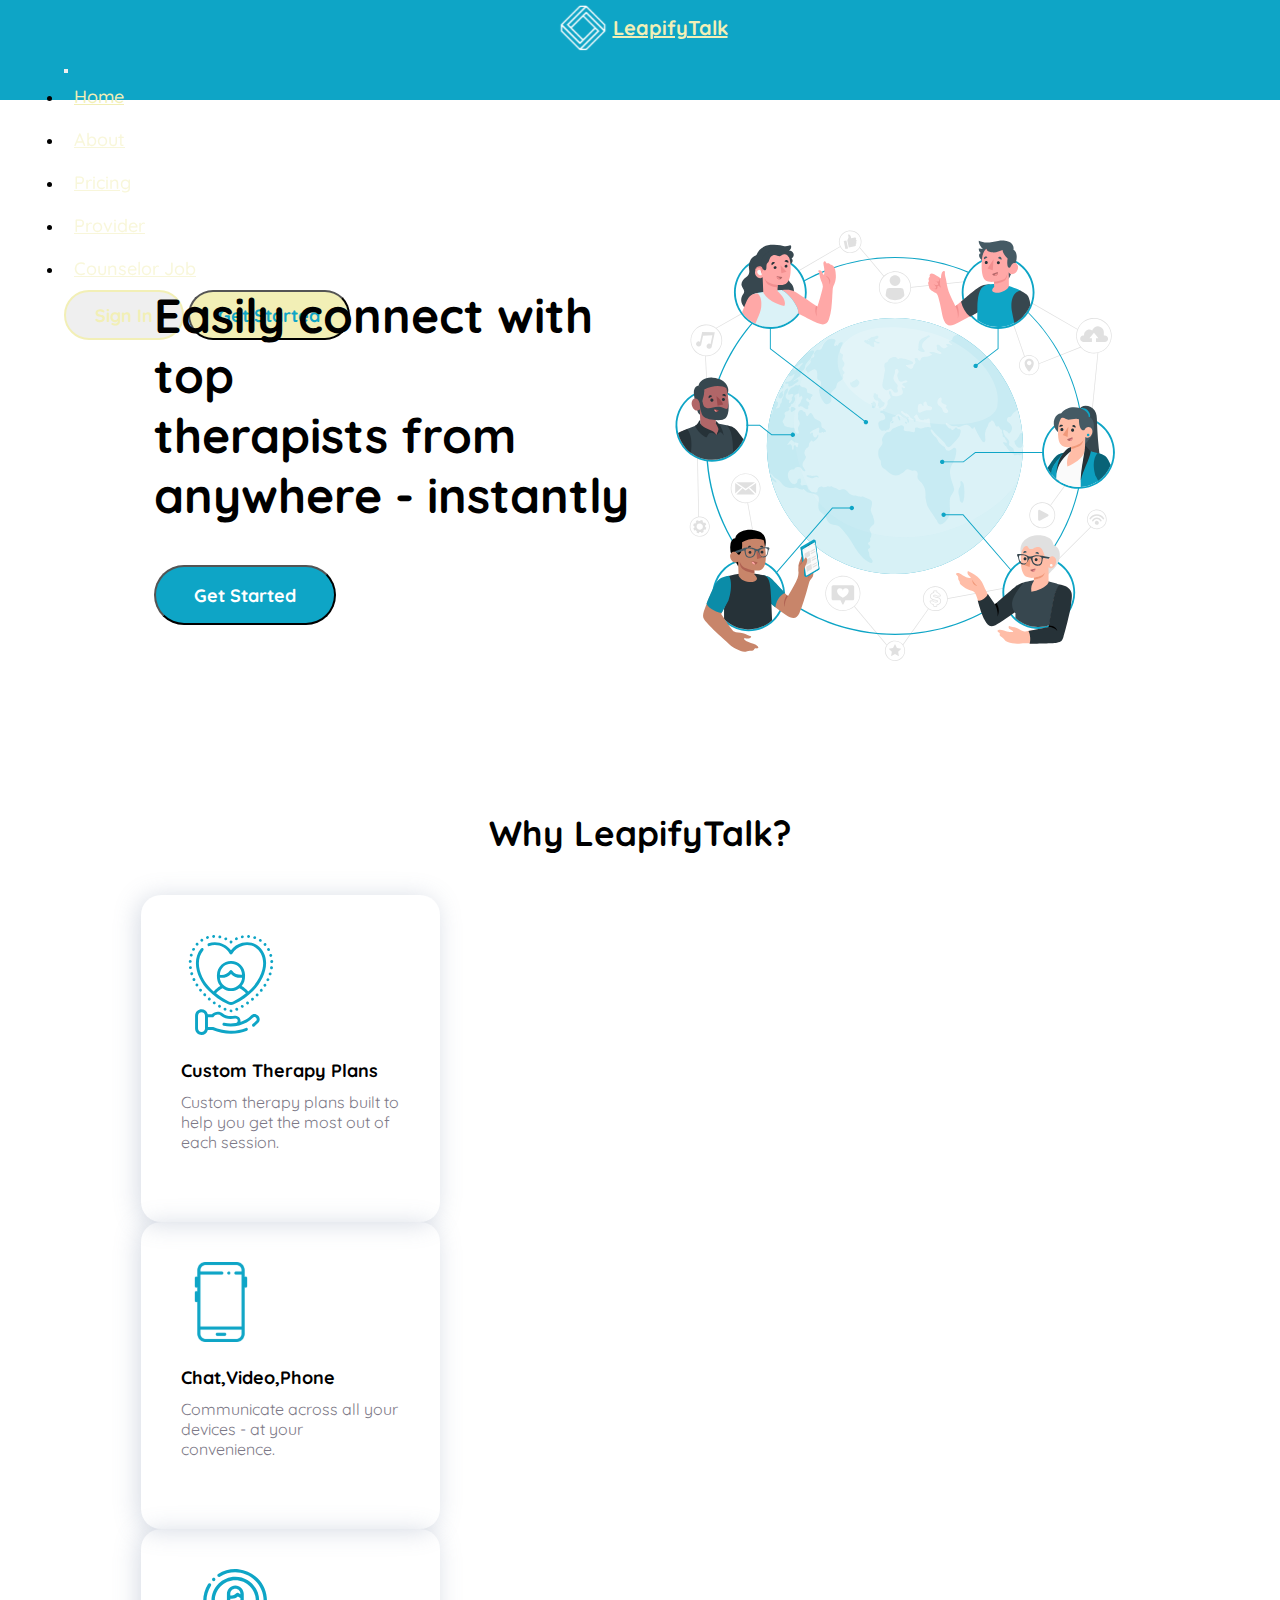
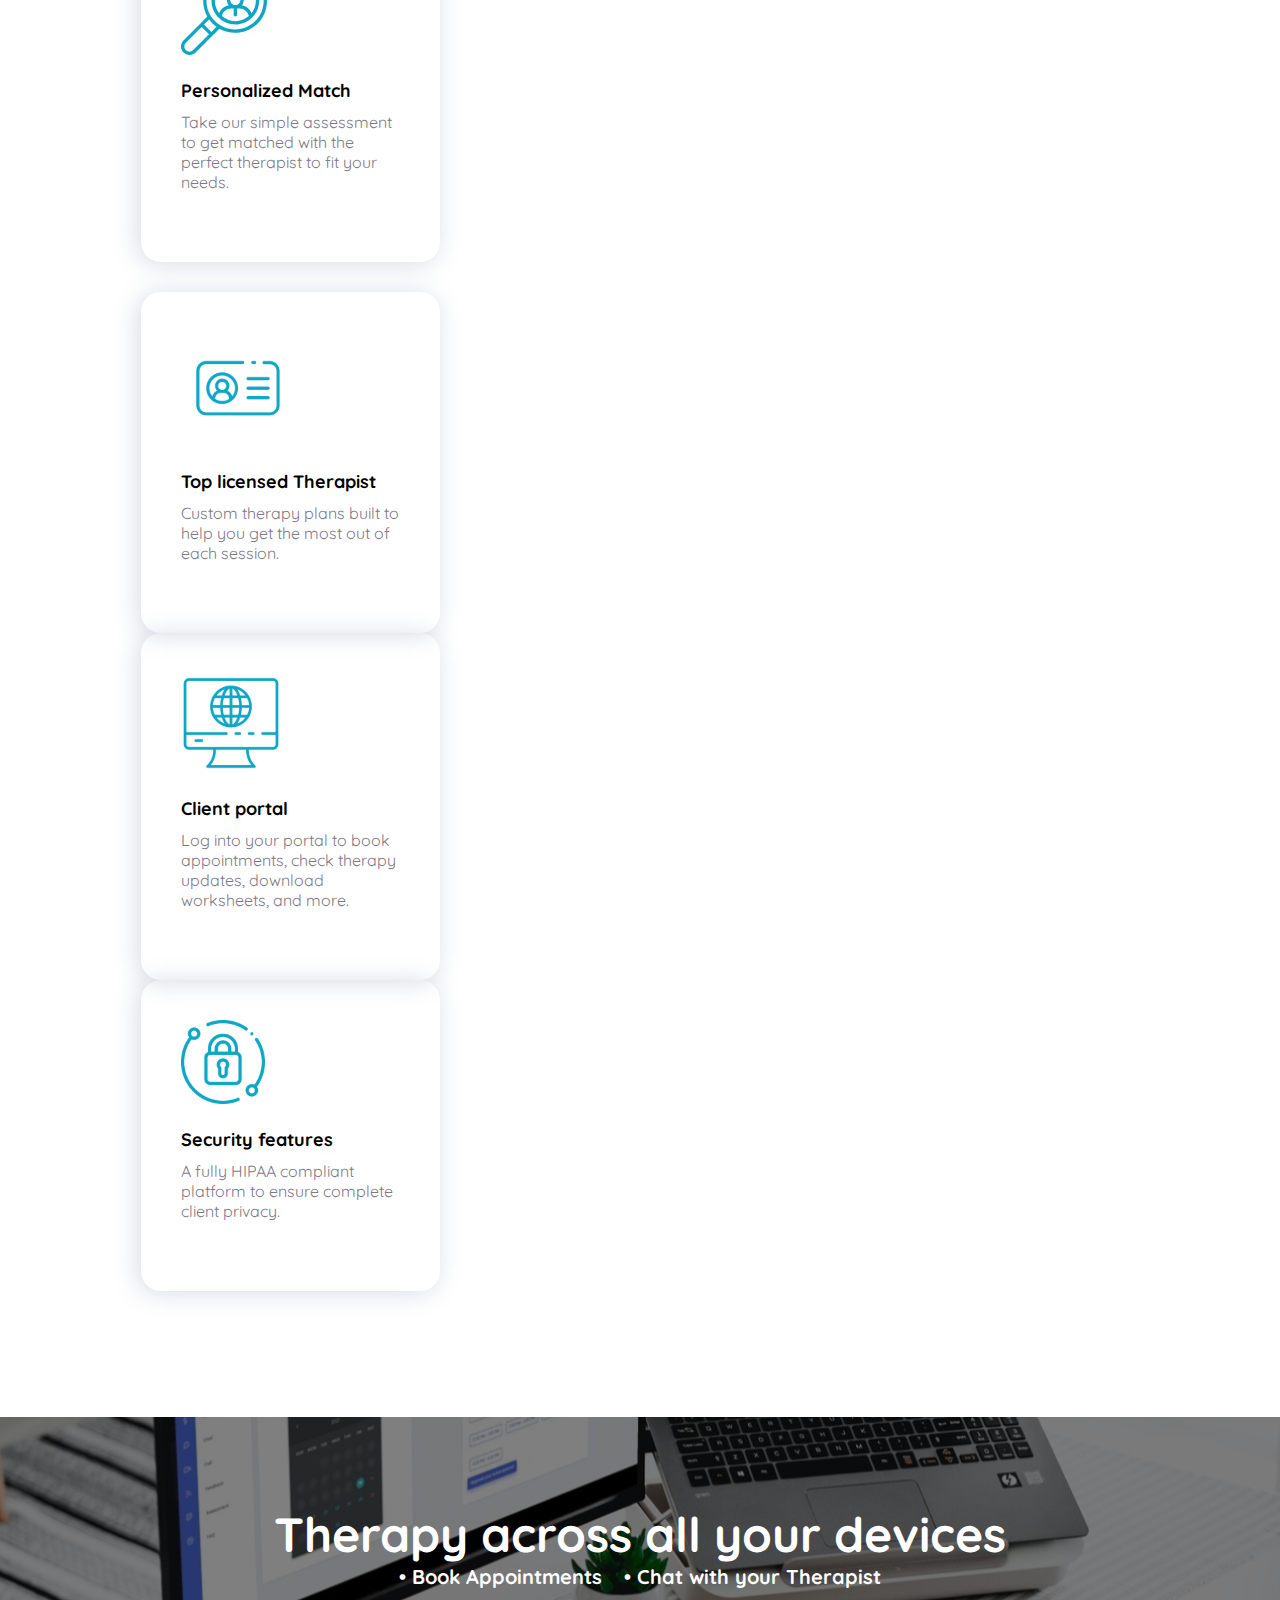
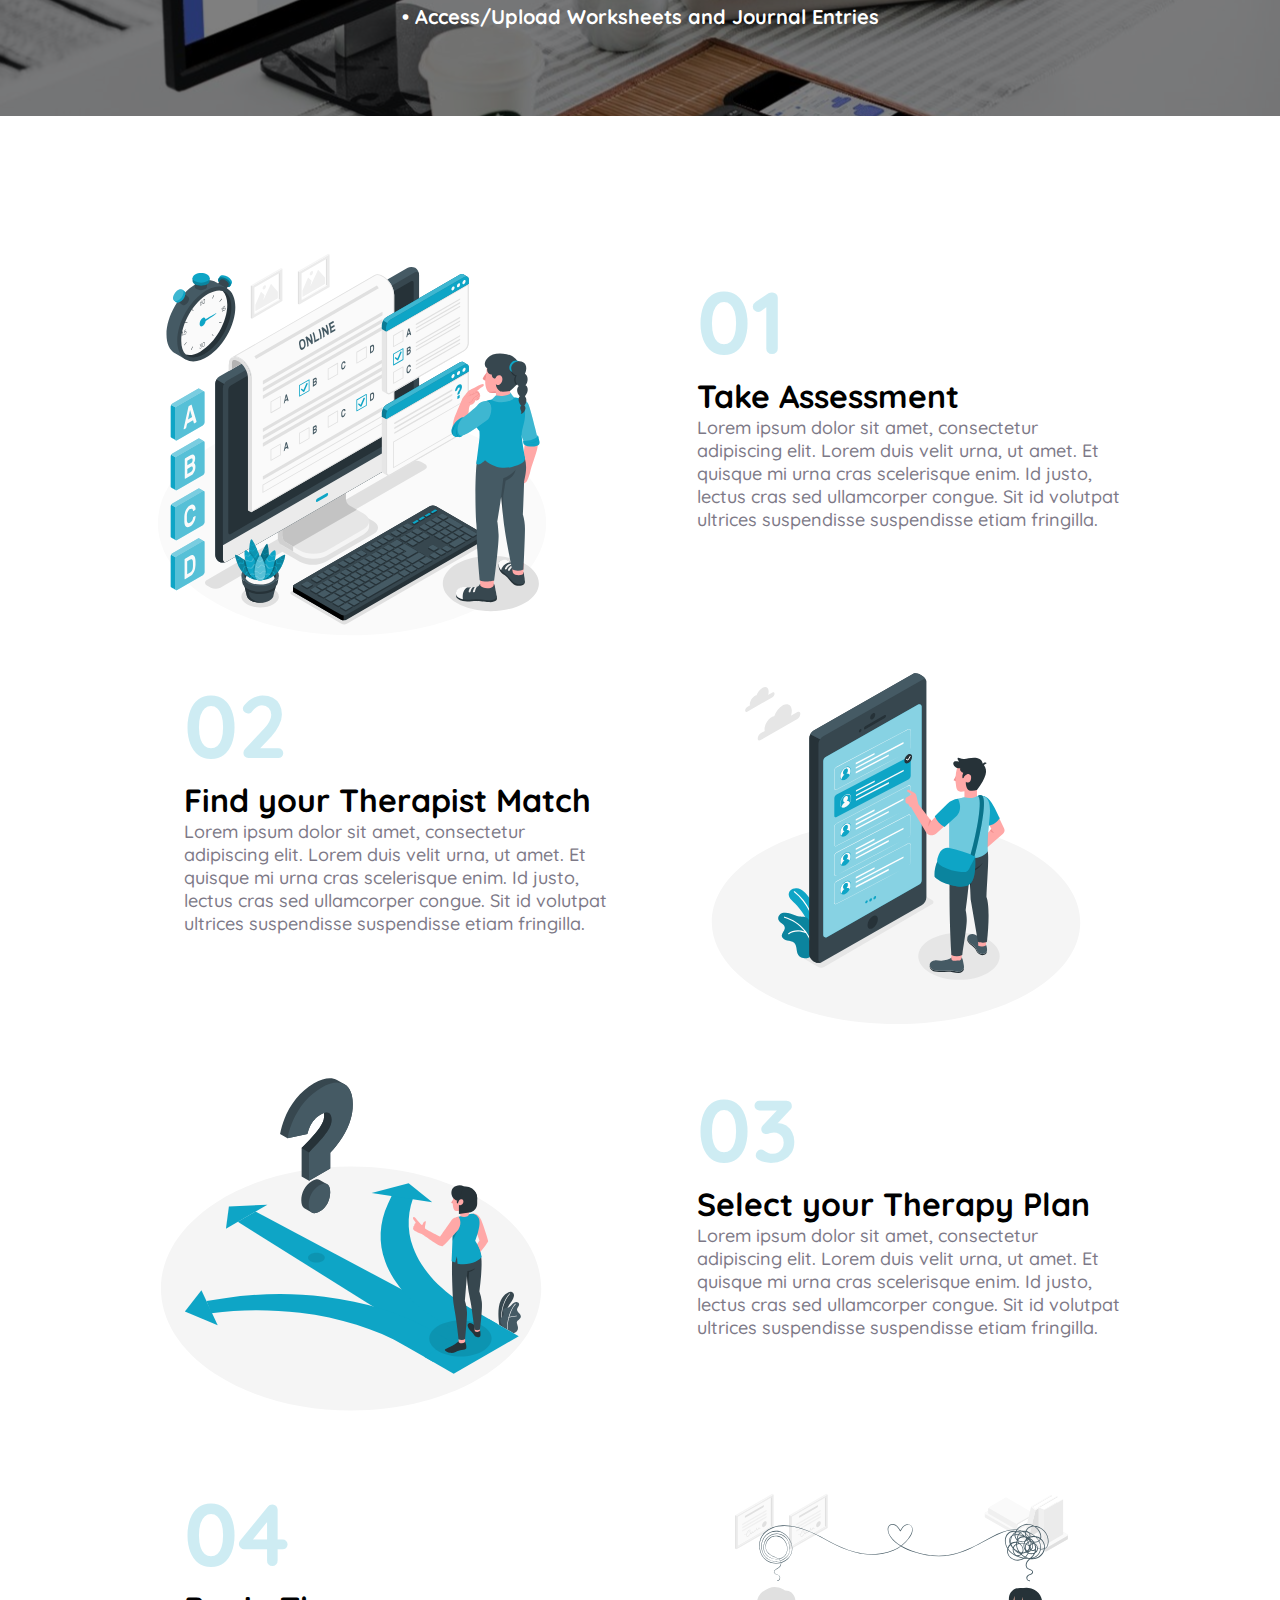
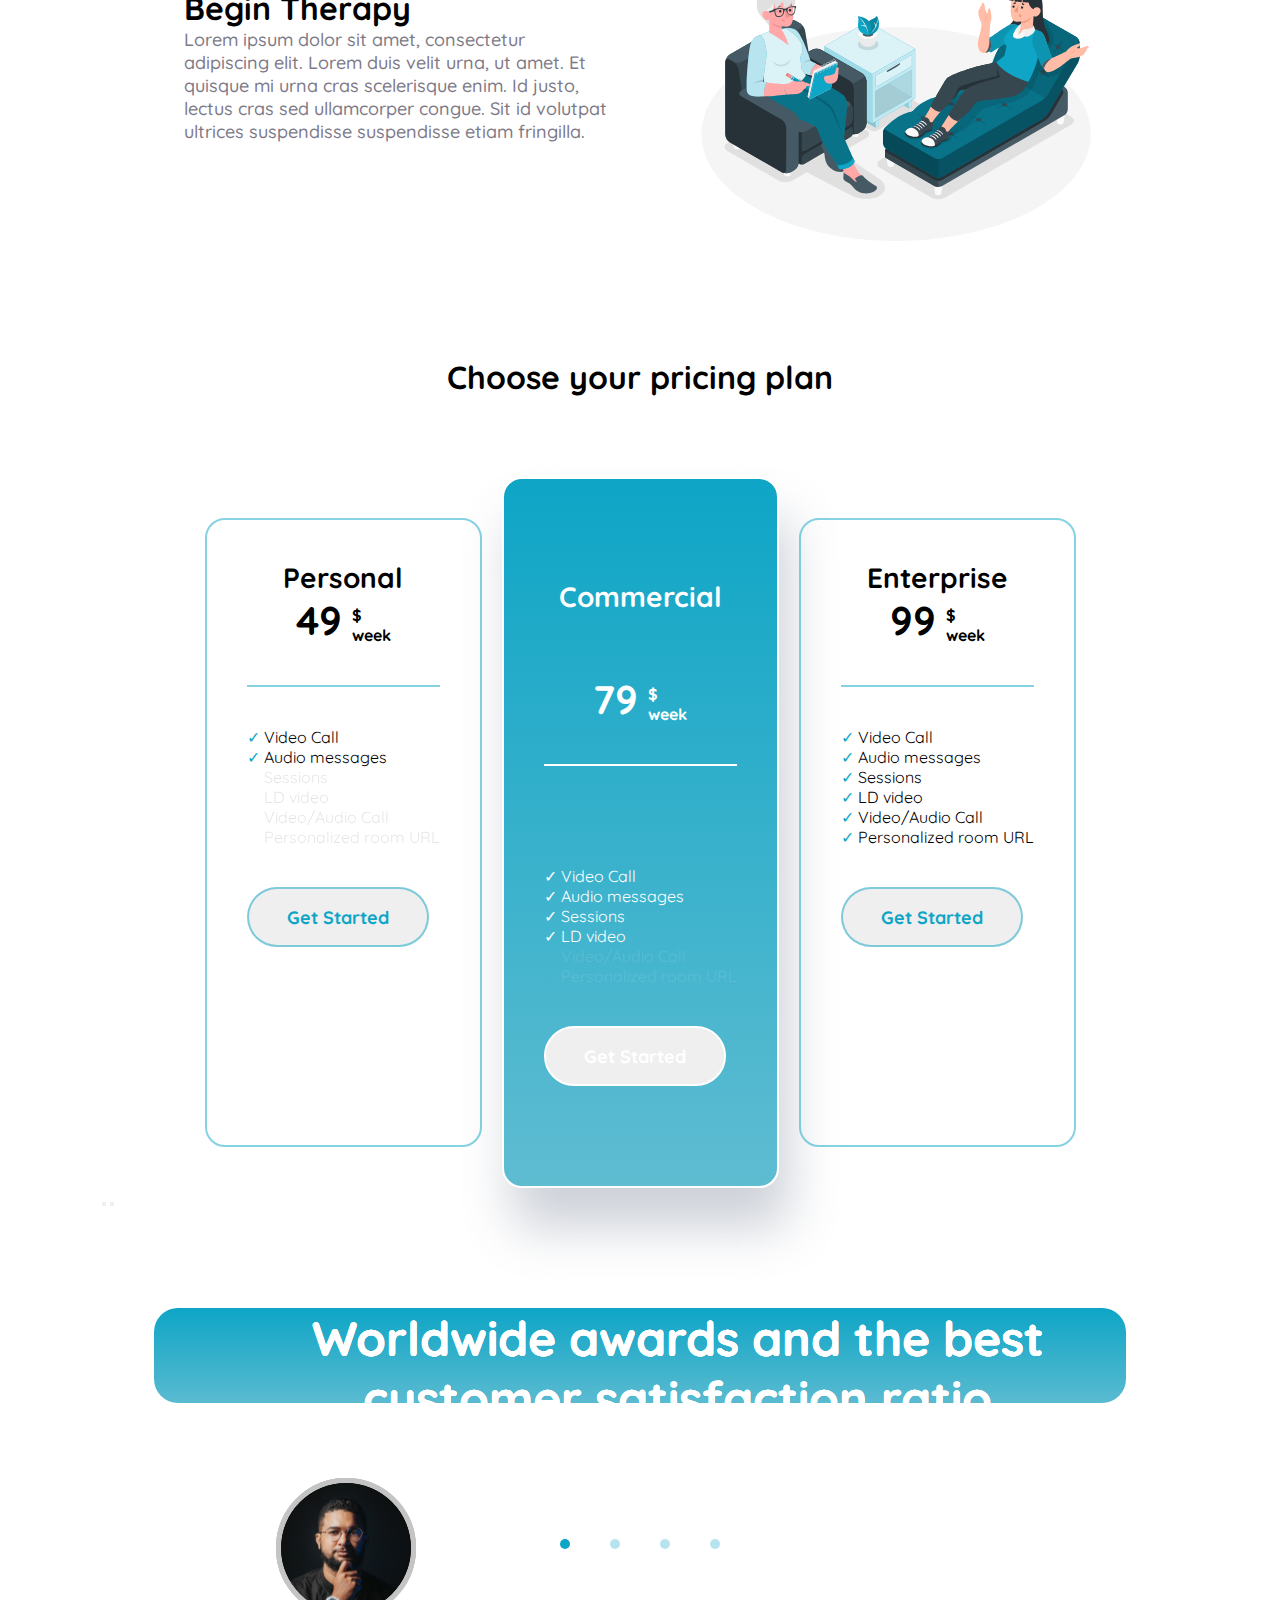
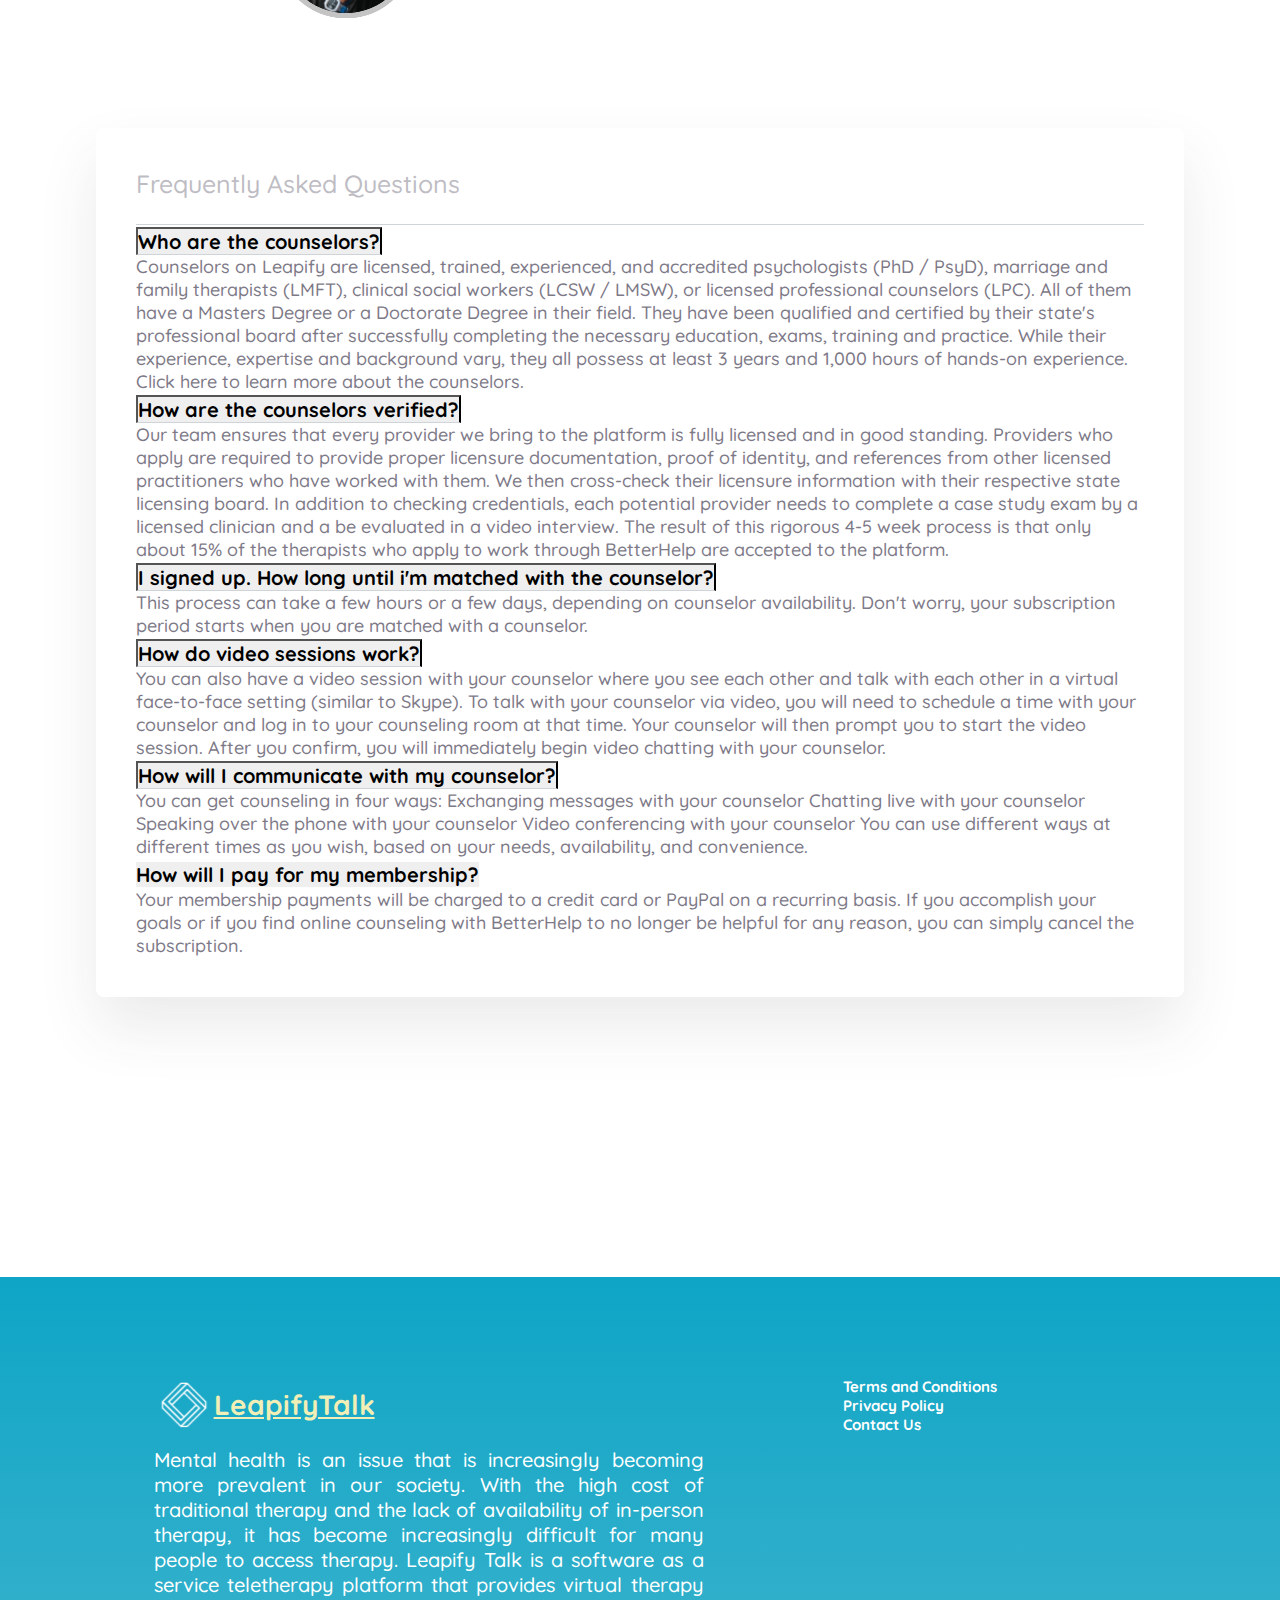
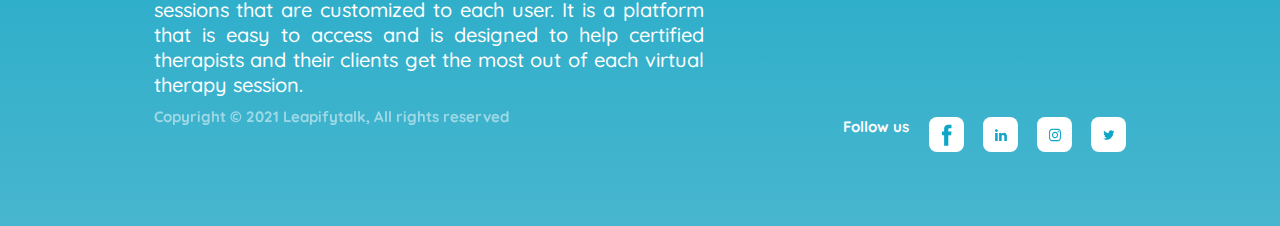
==== commit 366820cf: "positioning related bugs" ====
--- a/index.html
+++ b/index.html
@@ -27,7 +27,7 @@
             <span class="navbar-toggler-icon"><i class="fas fa-bars"></i></span>
           </button>
           <div class="collapse navbar-collapse" id="navbarSupportedContent">
-            <ul class="navbar-nav">
+            <ul class="navbar-nav ms-auto">
               <li class="nav-item">
                 <a class="nav-link nav-link-active" aria-current="page" href="./index.html">Home</a>
               </li>
@@ -71,7 +71,7 @@
 
     <div class="wlt">
       <h1>Why LeapifyTalk?</h1>
-      <div class="wlt-part d-flex justify-content-center">
+      <div class="wlt-part d-flex justify-content-between">
         <div class="wlt-card">
           <img src="./Assets/care 1.svg" alt="">
           <div class="wc-text">
@@ -94,7 +94,7 @@
           </div>
         </div>
       </div>
-      <div class="wlt-part d-flex justify-content-center">
+      <div class="wlt-part d-flex justify-content-between">
         <div class="wlt-card">
           <img src="./Assets/id.svg" alt="">
           <div class="wc-text">
@@ -451,7 +451,7 @@
 
     <!-- FOOTER -->
 
-    <div id="foot/about" class="footer flex-wrap">
+    <div id="foot/about" class="footer">
       <div class="footer-left">
         <div class="footer-logo">
           <a class="navbar-brand" href="./index.html">
@@ -465,10 +465,7 @@
         <a style="text-decoration: none; list-style: none;" href="./tnc.html"><p class="fr-p">Terms and Conditions</p></a>
         <a style="text-decoration: none; list-style: none;" href="./privacypolicy.html"><p class="fr-p frp-padding">Privacy Policy</p></a>
         <a style="text-decoration: none; list-style: none;" href="./contactus.html"><p class="fr-p frp-padding-two">Contact Us</p></a>
-      </div>
-      <div class="footer-lower">
-        <p class="fp-two">Copyright © 2021 Leapifytalk, All rights reserved</p>
-        <div class="footer-lower-followus">
+        <div class="footer-lower-followus ">
           <p class="fr-p">Follow us</p>
           <div class="fr-img">
             <img src="./Assets/Shape.svg" alt="">
@@ -477,6 +474,9 @@
             <img src="./Assets/Shape (3).svg" alt="">
           </div>
         </div>
+      </div>
+      <div class="footer-lower">
+        <p class="fp-two">Copyright © 2021 Leapifytalk, All rights reserved</p>
       </div>
     </div>
   </div>
--- a/style.css
+++ b/style.css
@@ -221,7 +221,7 @@
   /* left: 35%; */
   color: #fff;
   margin: 0;
-  font-size: 2.5rem;
+  font-size: 3rem;
   font-weight: 700;
 }
 
@@ -229,7 +229,7 @@
   position: absolute;
   top: 35%;
   color: #fff;
-  font-size: 18px;
+  font-size: 1.25rem;
   padding-top: 15px;
   width: 450px;
   font-weight: 700;
@@ -240,6 +240,8 @@
 
 .overlay .overlay-bullets p{
   padding-right: 22px;
+  font-weight: 700;
+  font-size: 1.25rem;
 }
 
 .overlay .overlay-bullets p:last-of-type{
@@ -249,10 +251,9 @@
 
 .overlay .bulletpoint3{
   color: #fff;
-  font-size: 18px;
+  font-size: 1.25rem;
   position: absolute;
   top: 45%;
-  padding-right: 30px;
   padding-top: 10px;
   font-weight: 700;
 }
@@ -445,7 +446,7 @@
 .reviews{
   padding: 0 12% 100px;
   /* margin-bottom: 160px; */
-  height: 70vh;
+  height: 50vh;
   /* background-color: #0EA5C6; */
   /* display: flex;
   justify-content: center;
@@ -540,7 +541,7 @@
 .reviews .carousel .c-indicators{
   display: flex;
   justify-content: space-evenly;
-  transform: translateY(200px);
+  transform: translateY(150px);
 }
 
 .reviews .carousel .carousel-indicators{
@@ -670,8 +671,7 @@
 }
 
 .footer-right{
-  text-align: right;
-  padding-right: 80px !important;
+  text-align: start;
 }
 
 .footer-lower{
@@ -680,9 +680,11 @@
   width: 100%;
 }
 
-.footer-lower .footer-lower-followus{
-  display: flex;
-  justify-content: space-between;
+ .footer-lower-followus{
+  display: flex;
+  justify-content: start;
+  margin-top: 100%;
+  margin-bottom: -100%;
 }
 
 .footer-left .footer-logo{
@@ -709,7 +711,7 @@
   font-size: 20px;
   font-weight: 500;
   color: #fff;
-  padding-bottom: 30px;
+  padding-bottom: 10px;
   margin: 0;
   text-align: justify;
 }
@@ -735,6 +737,11 @@
   width: 35px;
   padding: 7px 11px 6px 11.5px;
   border-radius: 8px;
+  margin-right: 15px;
+}
+
+.footer .fr-img img:last-of-type{
+  margin-right: 0;
 }
 
 .footer .frp-padding{
@@ -772,7 +779,7 @@
 
 .services .services-part{
   display: flex;
-  justify-content: space-evenly;
+  justify-content: space-between;
   flex-wrap: wrap;
 }
 
@@ -1151,6 +1158,8 @@
   display: flex;
    justify-content: center;
    align-items: center;
+   height: 60px;
+   width: 60px;
 }
 
 #back{
@@ -1161,12 +1170,14 @@
    border: none; 
    border-radius: 35px;
    margin-left: 10px;
+   height: 100%;
+   width: 100%;
 }
 
 #back-arrow{
   position: absolute;
-  top: 5%;
-  left: 40%;
+  top: 25%;
+  left: 50%;
   /* transform: translateX(-50%); */
   color: #0EA5C6;
   font-weight: 700;
@@ -1482,7 +1493,7 @@
     align-items: center;
   }
   .navbar-toggler-icon i{
-    color: #fff;
+    color: #F2EFB6;
   }
   .navbar .nav-btn-signin{
     width: 100px;
@@ -1834,7 +1845,7 @@
     font-size: 12px;
   }
   .reviews{
-    height: 95vh;
+    height: 65vh;
   }
   /* .pricing .pc-cont{
     overflow-x: auto;
@@ -1965,6 +1976,9 @@
   .reviews .carousel .carousel-indicators button{
     margin: 10px;
   }
+  .reviews{
+    height: 90vh;
+  }
   .faq-overlay h4{
     width: 100%;
     top: 20% !important;
@@ -2130,6 +2144,20 @@
   .services .services-card{
     width: 30%;
   }
+  .footer{
+    flex-wrap: wrap;
+  }
+  .footer-right{
+    width: 100%;
+    margin-bottom: 2rem;
+  }
+  .footer-lower-followus{
+    margin-top: 0;
+    margin-bottom: 0;
+  }
+  .footer-right{
+    margin-top: 20px;
+  }
 }
 
 @media screen and (max-width: 1460px){
